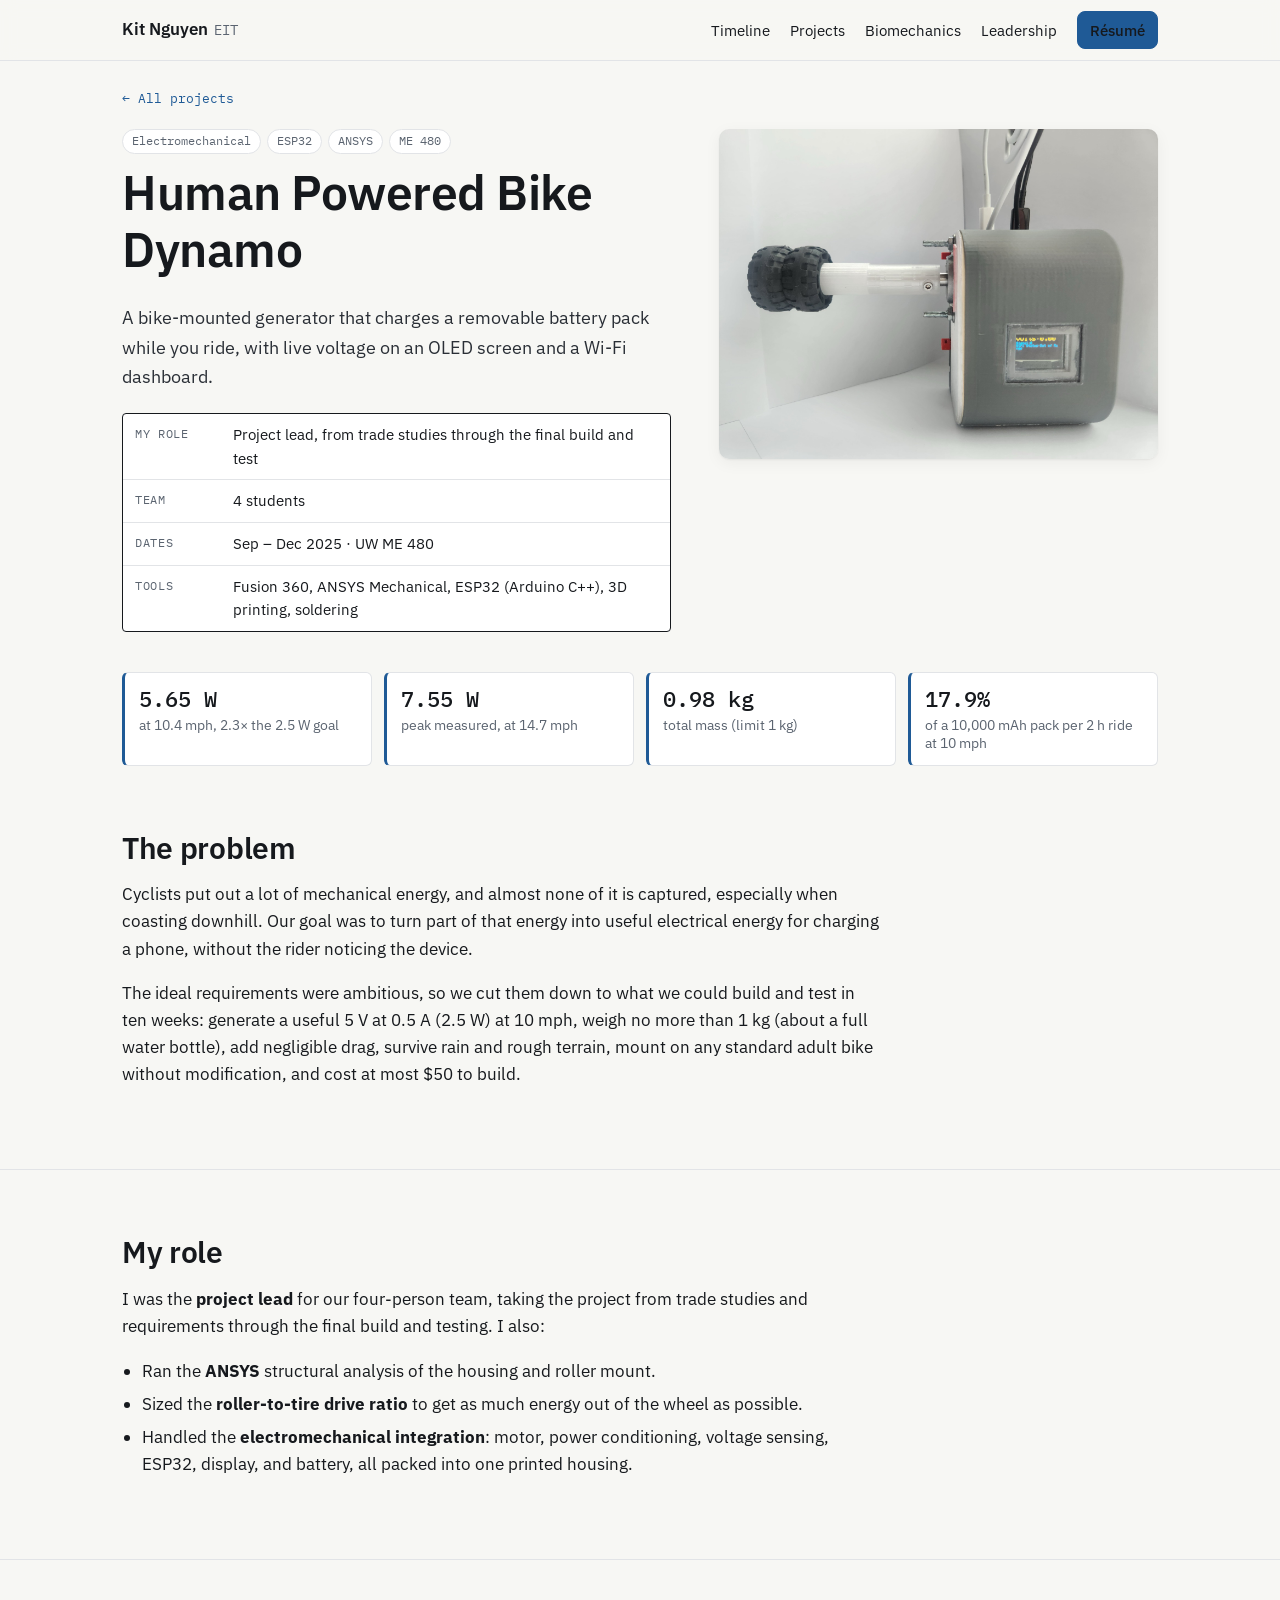
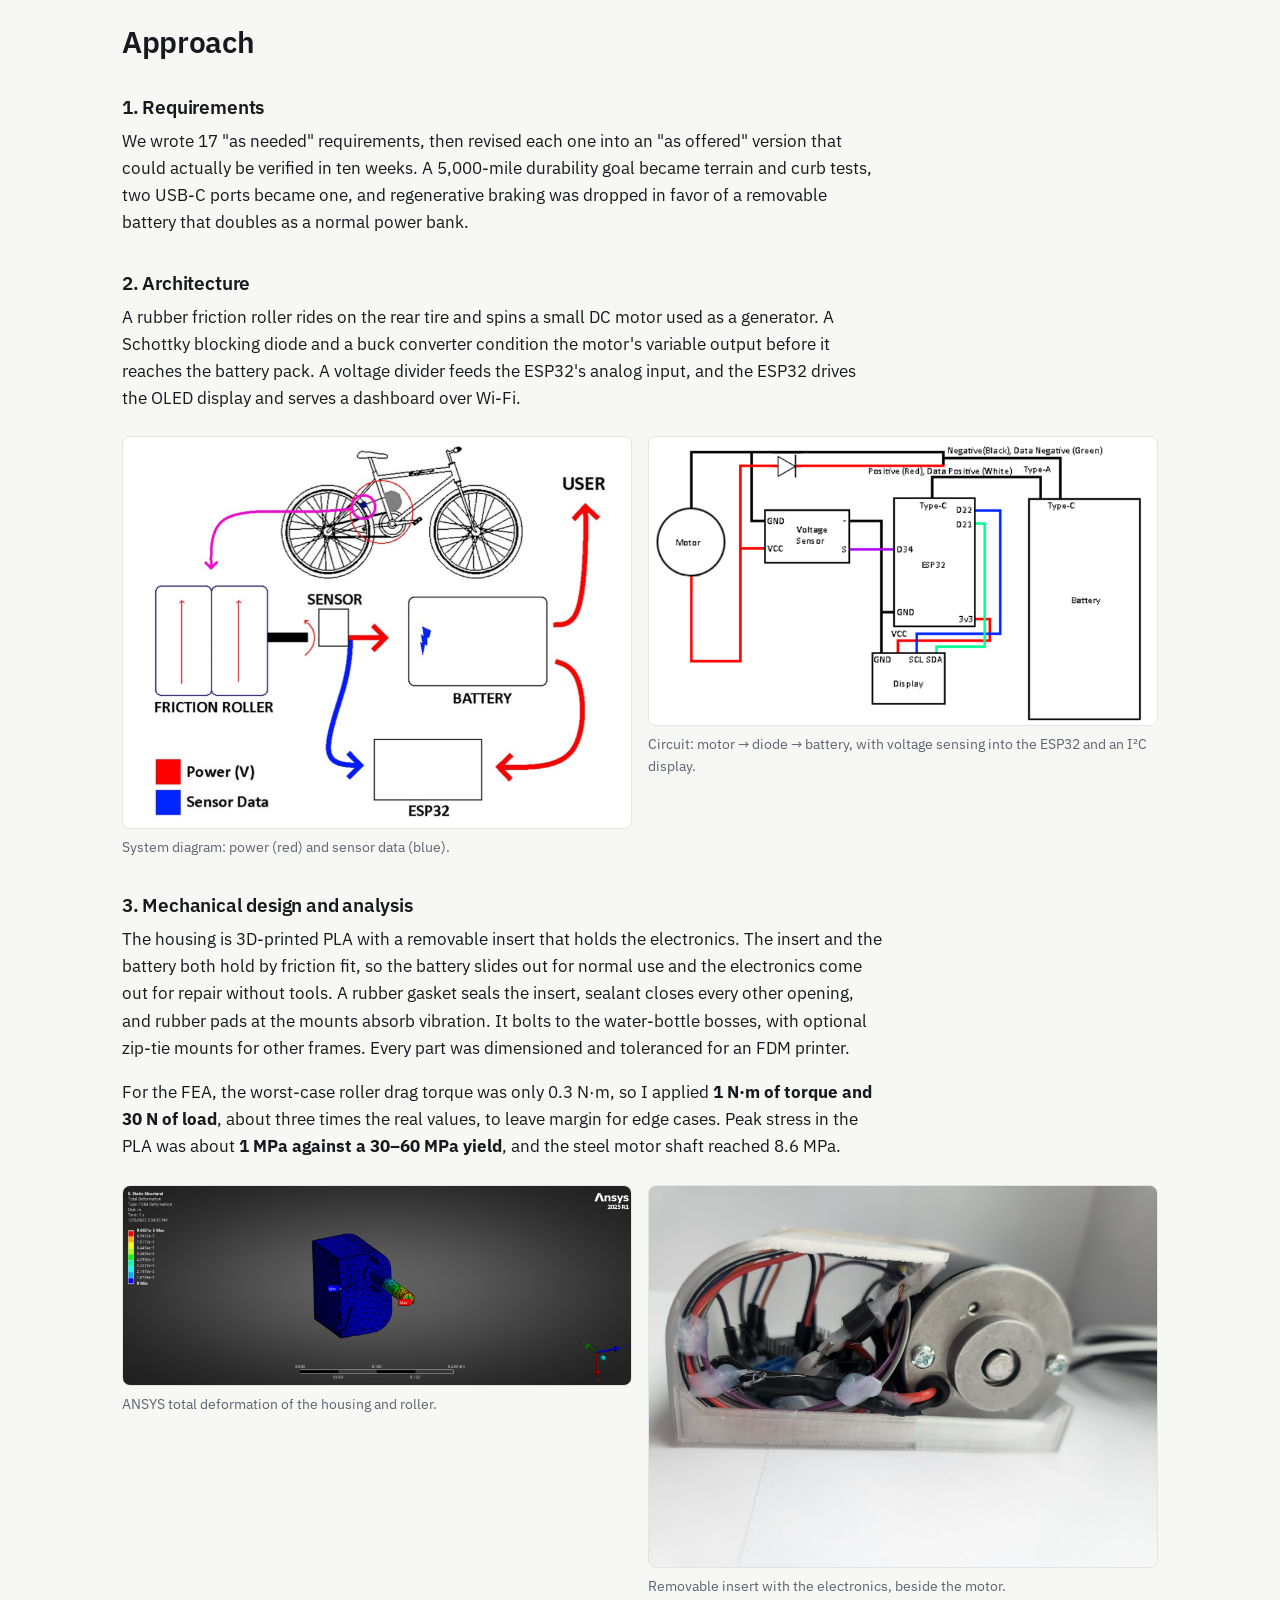
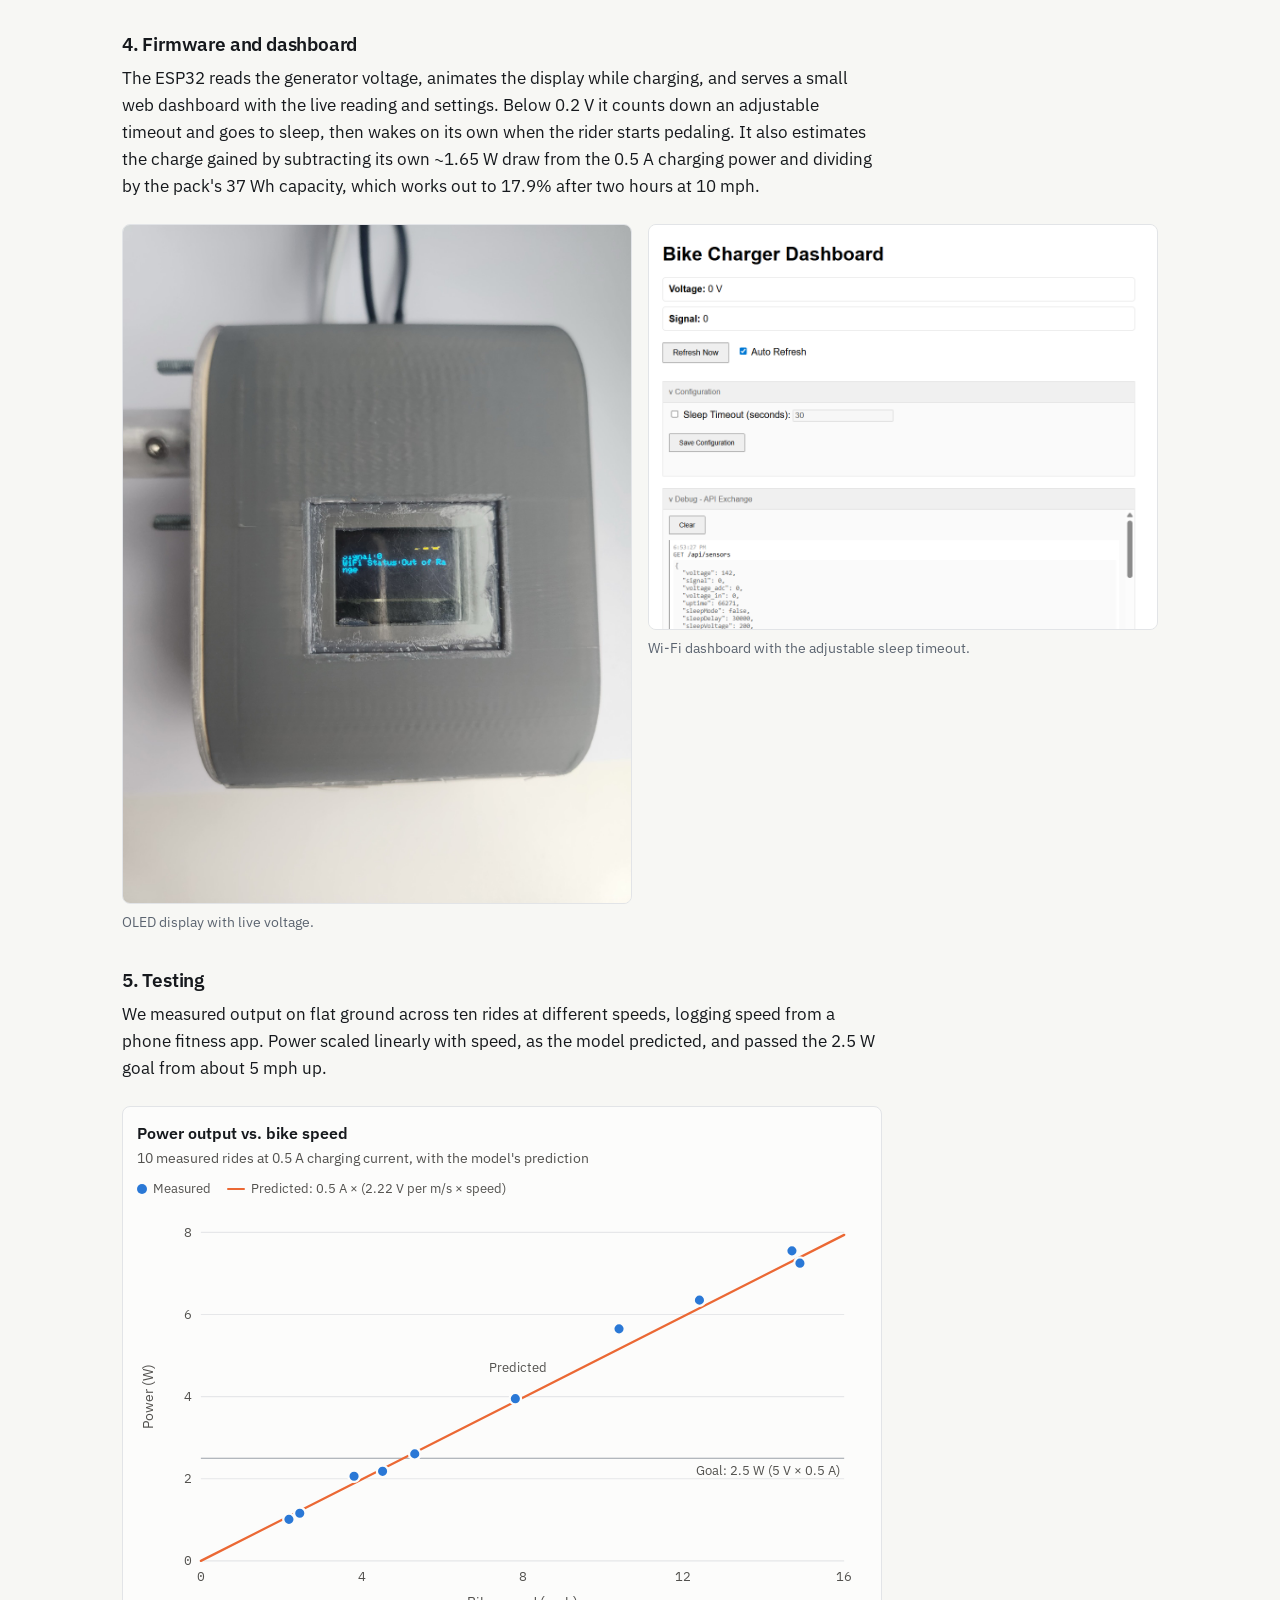
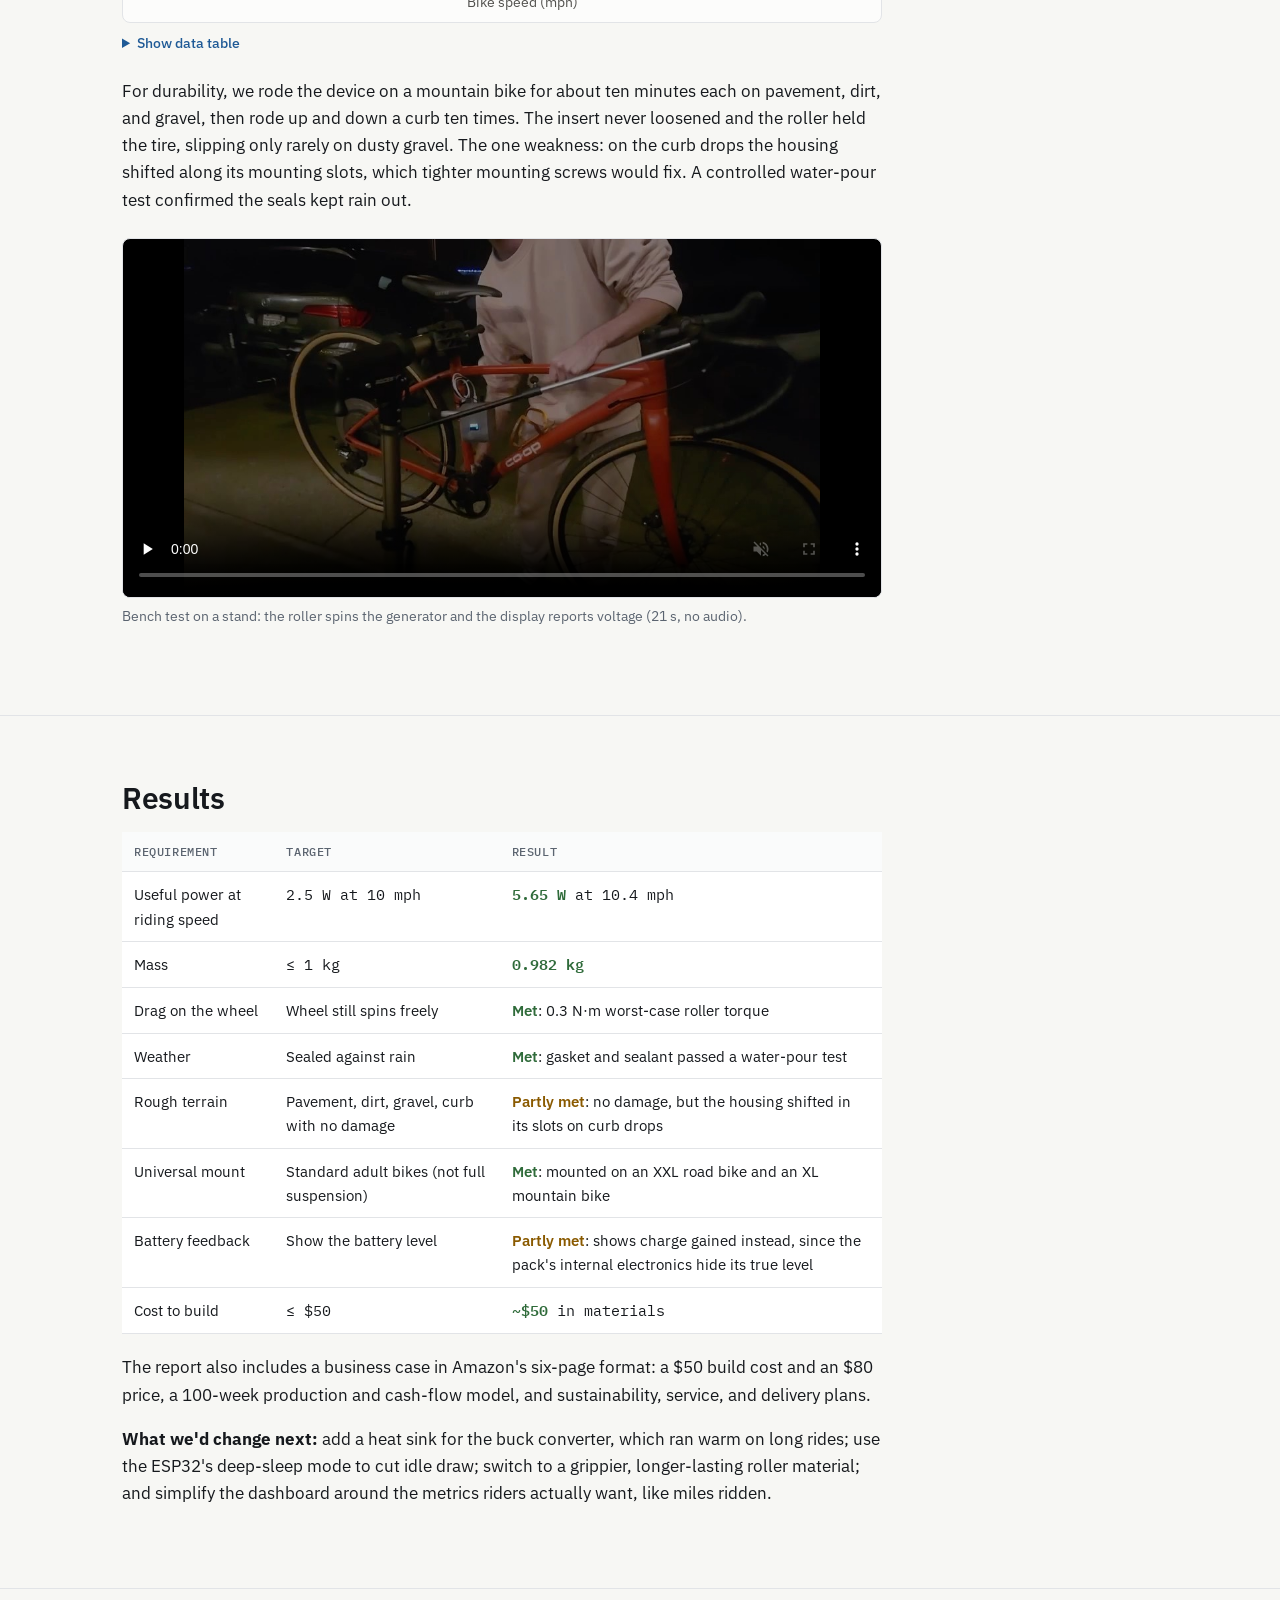
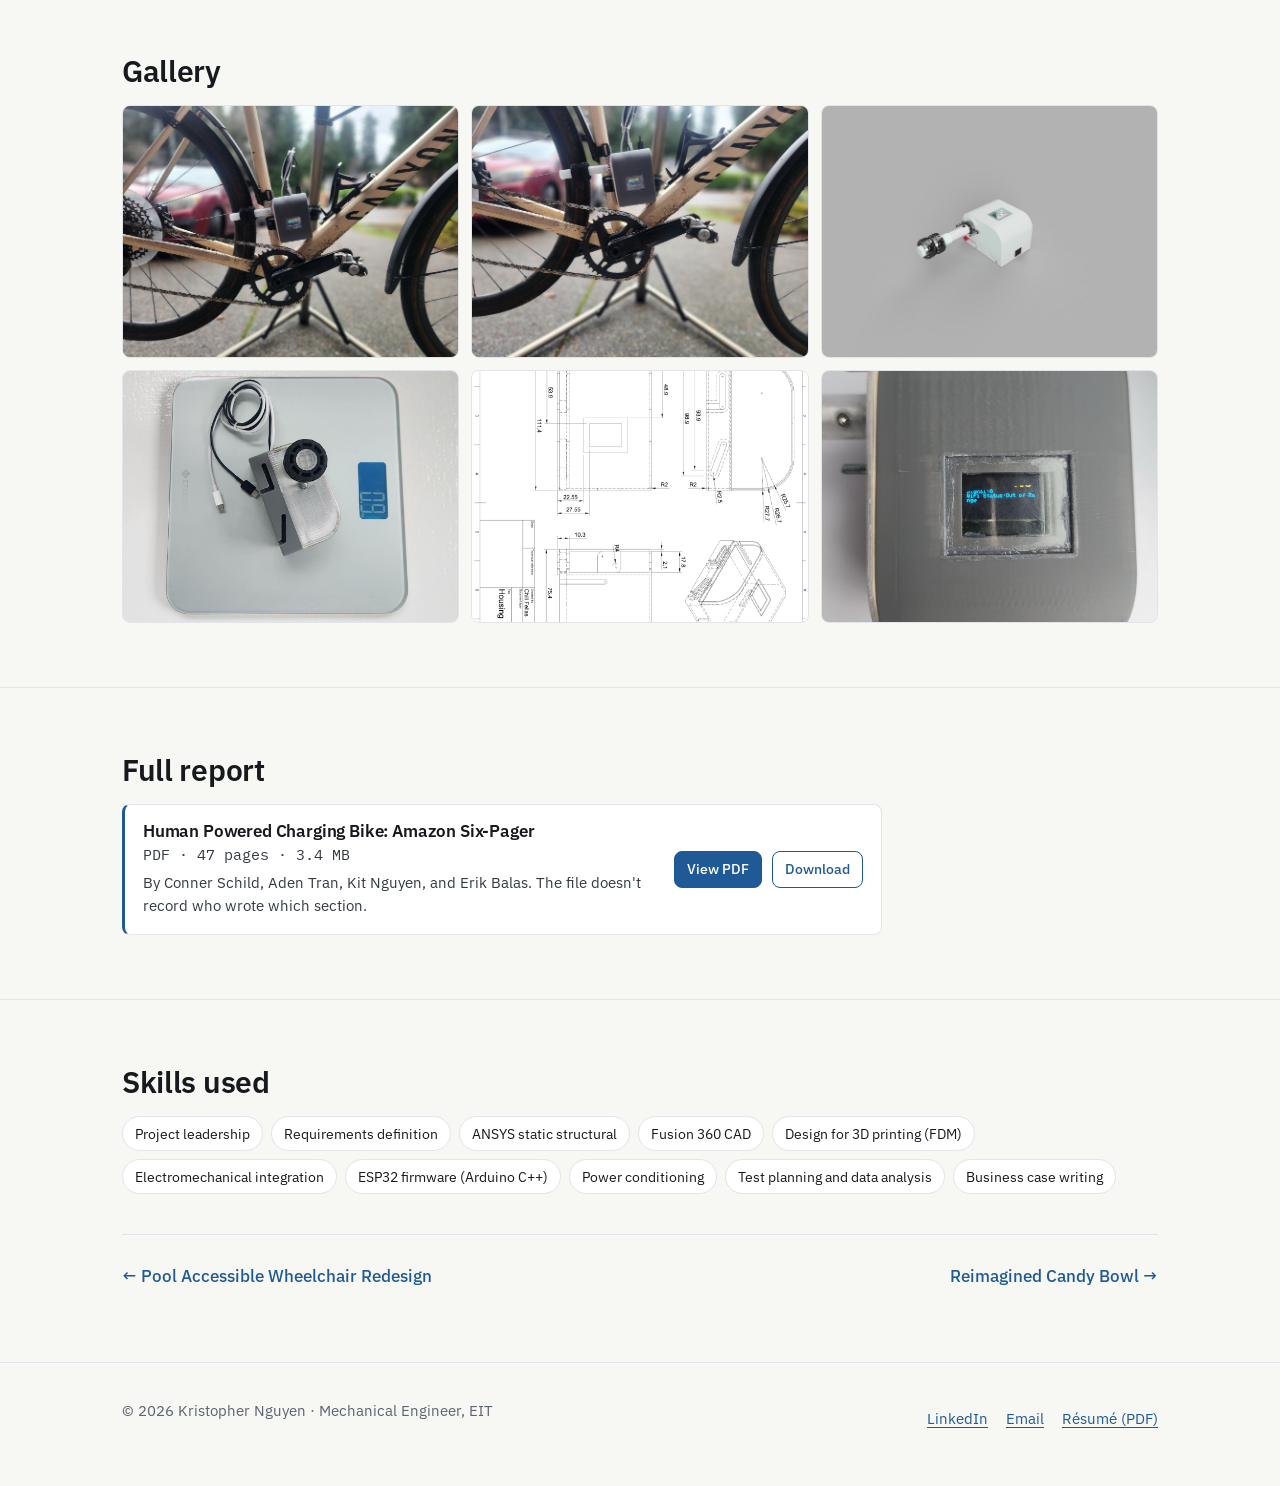
==== projects/bike-dynamo.html @ 705cecd6 "Add Bike Dynamo and Claw Machine pages, clips, and cleaned reports - Bike Dynamo and Claw Machine ca" ====
<!doctype html>
<html lang="en">
<head>
  <meta charset="utf-8">
  <meta name="viewport" content="width=device-width, initial-scale=1">
  <title>Human Powered Bike Dynamo | Kristopher Nguyen</title>
  <meta name="description" content="Project case study: a bike-mounted friction-roller generator that charges a removable battery pack, with an ESP32, OLED display, and Wi-Fi dashboard. Kit Nguyen led the 4-person team.">
  <link rel="icon" href="../favicon.svg" type="image/svg+xml">
  <link rel="preconnect" href="https://fonts.googleapis.com">
  <link rel="preconnect" href="https://fonts.gstatic.com" crossorigin>
  <link rel="stylesheet" href="https://fonts.googleapis.com/css2?family=IBM+Plex+Mono:wght@400;500&family=IBM+Plex+Sans:ital,wght@0,400;0,500;0,600;1,400&display=swap">
  <link rel="stylesheet" href="../css/style.css">
  <script src="../js/main.js" defer></script>
</head>
<body>
  <a class="skip-link" href="#main">Skip to content</a>

  <header class="site-header">
    <div class="wrap">
      <a class="brand" href="../index.html">Kit Nguyen<span>EIT</span></a>
      <nav class="site-nav" aria-label="Main">
        <a class="nav-link" href="../index.html#timeline">Timeline</a>
        <a class="nav-link" href="../index.html#projects">Projects</a>
        <a class="nav-link" href="../index.html#biomechanics">Biomechanics</a>
        <a class="nav-link" href="../index.html#leadership">Leadership</a>
        <a class="btn btn--small" href="../files/Kristopher-Nguyen-Resume.pdf">Résumé</a>
      </nav>
    </div>
  </header>

  <main id="main">
    <div class="wrap"><p class="crumb"><a href="../index.html#projects">← All projects</a></p></div>

    <!-- ============ Hero ============ -->
    <section class="proj-hero" aria-labelledby="page-title">
      <div class="wrap">
        <div>
          <ul class="tags"><li>Electromechanical</li><li>ESP32</li><li>ANSYS</li><li>ME 480</li></ul>
          <h1 id="page-title">Human Powered Bike Dynamo</h1>
          <p class="lede">A bike-mounted generator that charges a removable battery pack while you ride, with live voltage on an OLED screen and a Wi-Fi dashboard.</p>
          <dl class="spec">
            <div><dt>My role</dt><dd>Project lead, from trade studies through the final build and test</dd></div>
            <div><dt>Team</dt><dd>4 students</dd></div>
            <div><dt>Dates</dt><dd>Sep – Dec 2025 · UW ME 480</dd></div>
            <div><dt>Tools</dt><dd>Fusion 360, ANSYS Mechanical, ESP32 (Arduino C++), 3D printing, soldering</dd></div>
          </dl>
        </div>
        <a class="proj-hero-img zoom" href="../images/bike-dynamo/product-hero.jpg">
          <img src="../images/bike-dynamo/product-hero.jpg" width="1600" height="1200" alt="Gray 3D-printed dynamo housing with a rubber friction roller and a small OLED screen showing the output voltage">
        </a>
      </div>
    </section>

    <div class="wrap">
      <ul class="key-numbers" aria-label="Key results">
        <li><strong>5.65 W</strong>at 10.4 mph, 2.3× the 2.5 W goal</li>
        <li><strong>7.55 W</strong>peak measured, at 14.7 mph</li>
        <li><strong>0.98 kg</strong>total mass (limit 1 kg)</li>
        <li><strong>17.9%</strong>of a 10,000 mAh pack per 2 h ride at 10 mph</li>
      </ul>
    </div>

    <!-- ============ Problem ============ -->
    <section class="section" aria-labelledby="problem-title">
      <div class="wrap"><div class="prose">
        <h2 id="problem-title">The problem</h2>
        <p>Cyclists put out a lot of mechanical energy, and almost none of it is captured, especially when coasting downhill. Our goal was to turn part of that energy into useful electrical energy for charging a phone, without the rider noticing the device.</p>
        <p>The ideal requirements were ambitious, so we cut them down to what we could build and test in ten weeks: generate a useful 5 V at 0.5 A (2.5 W) at 10 mph, weigh no more than 1 kg (about a full water bottle), add negligible drag, survive rain and rough terrain, mount on any standard adult bike without modification, and cost at most $50 to build.</p>
      </div></div>
    </section>

    <!-- ============ My role ============ -->
    <section class="section" aria-labelledby="role-title">
      <div class="wrap"><div class="prose">
        <h2 id="role-title">My role</h2>
        <p>I was the <strong>project lead</strong> for our four-person team, taking the project from trade studies and requirements through the final build and testing. I also:</p>
        <ul>
          <li>Ran the <strong>ANSYS</strong> structural analysis of the housing and roller mount.</li>
          <li>Sized the <strong>roller-to-tire drive ratio</strong> to get as much energy out of the wheel as possible.</li>
          <li>Handled the <strong>electromechanical integration</strong>: motor, power conditioning, voltage sensing, ESP32, display, and battery, all packed into one printed housing.</li>
        </ul>
      </div></div>
    </section>

    <!-- ============ Approach ============ -->
    <section class="section" aria-labelledby="approach-title">
      <div class="wrap">
        <div class="prose">
          <h2 id="approach-title">Approach</h2>

          <h3>1. Requirements</h3>
          <p>We wrote 17 "as needed" requirements, then revised each one into an "as offered" version that could actually be verified in ten weeks. A 5,000-mile durability goal became terrain and curb tests, two USB-C ports became one, and regenerative braking was dropped in favor of a removable battery that doubles as a normal power bank.</p>

          <h3>2. Architecture</h3>
          <p>A rubber friction roller rides on the rear tire and spins a small DC motor used as a generator. A Schottky blocking diode and a buck converter condition the motor's variable output before it reaches the battery pack. A voltage divider feeds the ESP32's analog input, and the ESP32 drives the OLED display and serves a dashboard over Wi-Fi.</p>
        </div>
        <div class="fig-row fig-row--2">
          <figure>
            <a class="zoom" href="../images/bike-dynamo/system-diagram.png"><img src="../images/bike-dynamo/system-diagram.png" width="866" height="666" loading="lazy" alt="System diagram: friction roller on the bike wheel drives the generator; power flows to the battery and user, sensor data flows to the ESP32"></a>
            <figcaption>System diagram: power (red) and sensor data (blue).</figcaption>
          </figure>
          <figure>
            <a class="zoom" href="../images/bike-dynamo/circuit-diagram.png"><img src="../images/bike-dynamo/circuit-diagram.png" width="738" height="418" loading="lazy" alt="Circuit diagram: motor, diode, voltage sensor, ESP32, display, and battery"></a>
            <figcaption>Circuit: motor → diode → battery, with voltage sensing into the ESP32 and an I²C display.</figcaption>
          </figure>
        </div>

        <div class="prose">
          <h3>3. Mechanical design and analysis</h3>
          <p>The housing is 3D-printed PLA with a removable insert that holds the electronics. The insert and the battery both hold by friction fit, so the battery slides out for normal use and the electronics come out for repair without tools. A rubber gasket seals the insert, sealant closes every other opening, and rubber pads at the mounts absorb vibration. It bolts to the water-bottle bosses, with optional zip-tie mounts for other frames. Every part was dimensioned and toleranced for an FDM printer.</p>
          <p>For the FEA, the worst-case roller drag torque was only 0.3 N·m, so I applied <strong>1 N·m of torque and 30 N of load</strong>, about three times the real values, to leave margin for edge cases. Peak stress in the PLA was about <strong>1 MPa against a 30–60 MPa yield</strong>, and the steel motor shaft reached 8.6 MPa.</p>
        </div>
        <div class="fig-row fig-row--2">
          <figure>
            <a class="zoom" href="../images/bike-dynamo/fea-deformation.jpg"><img src="../images/bike-dynamo/fea-deformation.jpg" width="1600" height="628" loading="lazy" alt="ANSYS total deformation of the dynamo housing and roller under load"></a>
            <figcaption>ANSYS total deformation of the housing and roller.</figcaption>
          </figure>
          <figure>
            <a class="zoom" href="../images/bike-dynamo/insert-electronics.jpg"><img src="../images/bike-dynamo/insert-electronics.jpg" width="1600" height="1200" loading="lazy" alt="Removable insert opened to show the wiring, diode, and ESP32 beside the motor"></a>
            <figcaption>Removable insert with the electronics, beside the motor.</figcaption>
          </figure>
        </div>

        <div class="prose">
          <h3>4. Firmware and dashboard</h3>
          <p>The ESP32 reads the generator voltage, animates the display while charging, and serves a small web dashboard with the live reading and settings. Below 0.2 V it counts down an adjustable timeout and goes to sleep, then wakes on its own when the rider starts pedaling. It also estimates the charge gained by subtracting its own ~1.65 W draw from the 0.5 A charging power and dividing by the pack's 37 Wh capacity, which works out to 17.9% after two hours at 10 mph.</p>
        </div>
        <div class="fig-row fig-row--2">
          <figure>
            <a class="zoom" href="../images/bike-dynamo/display-closeup.jpg"><img src="../images/bike-dynamo/display-closeup.jpg" width="1200" height="1600" loading="lazy" alt="Close-up of the OLED display on the housing showing the measured voltage"></a>
            <figcaption>OLED display with live voltage.</figcaption>
          </figure>
          <figure>
            <a class="zoom" href="../images/bike-dynamo/web-dashboard.png"><img src="../images/bike-dynamo/web-dashboard.png" width="1076" height="854" loading="lazy" alt="Bike Charger Dashboard web page with voltage, signal, sleep timeout setting, and a debug panel"></a>
            <figcaption>Wi-Fi dashboard with the adjustable sleep timeout.</figcaption>
          </figure>
        </div>

        <div class="prose">
          <h3>5. Testing</h3>
          <p>We measured output on flat ground across ten rides at different speeds, logging speed from a phone fitness app. Power scaled linearly with speed, as the model predicted, and passed the 2.5 W goal from about 5 mph up.</p>
        </div>

        <figure class="chart prose" aria-labelledby="bike-chart-title">
          <p class="chart-title" id="bike-chart-title">Power output vs. bike speed</p>
          <p class="chart-sub" id="bike-chart-sub">10 measured rides at 0.5 A charging current, with the model's prediction</p>
          <ul class="chart-legend">
            <li><span class="key-dot"></span>Measured</li>
            <li><span class="key-line"></span>Predicted: 0.5 A × (2.22 V per m/s × speed)</li>
          </ul>
          <svg viewBox="0 0 640 360" role="img" aria-labelledby="bike-chart-title bike-chart-sub">
            <line class="grid" x1="56" x2="620" y1="312.0" y2="312.0"/><text class="axis-text" x="48" y="316.0" text-anchor="end">0</text>
            <line class="grid" x1="56" x2="620" y1="240.0" y2="240.0"/><text class="axis-text" x="48" y="244.0" text-anchor="end">2</text>
            <line class="grid" x1="56" x2="620" y1="168.0" y2="168.0"/><text class="axis-text" x="48" y="172.0" text-anchor="end">4</text>
            <line class="grid" x1="56" x2="620" y1="96.0" y2="96.0"/><text class="axis-text" x="48" y="100.0" text-anchor="end">6</text>
            <line class="grid" x1="56" x2="620" y1="24.0" y2="24.0"/><text class="axis-text" x="48" y="28.0" text-anchor="end">8</text>
            <text class="axis-text" x="56.0" y="330" text-anchor="middle">0</text>
            <text class="axis-text" x="197.0" y="330" text-anchor="middle">4</text>
            <text class="axis-text" x="338.0" y="330" text-anchor="middle">8</text>
            <text class="axis-text" x="479.0" y="330" text-anchor="middle">12</text>
            <text class="axis-text" x="620.0" y="330" text-anchor="middle">16</text>
            <text class="axis-title" x="338" y="352" text-anchor="middle">Bike speed (mph)</text>
            <text class="axis-title" x="14" y="168" text-anchor="middle" transform="rotate(-90 14 168)">Power (W)</text>
            <line class="ref-line" x1="56" x2="620" y1="222.0" y2="222.0"/><text class="ref-text" x="616" y="237.0" text-anchor="end">Goal: 2.5 W (5 V × 0.5 A)</text>
            <line class="model" x1="56.0" y1="312.0" x2="620.0" y2="26.2"/><text class="ref-text" x="359.1" y="146.4" text-anchor="end">Predicted</text>
            <g class="pt" tabindex="0" data-tip="2.19 mph · 2.02 V · 1.01 W"><circle class="hit" cx="133.2" cy="275.6" r="12"/><circle class="dot" cx="133.2" cy="275.6" r="5"/></g>
            <g class="pt" tabindex="0" data-tip="2.46 mph · 2.32 V · 1.16 W"><circle class="hit" cx="142.7" cy="270.2" r="12"/><circle class="dot" cx="142.7" cy="270.2" r="5"/></g>
            <g class="pt" tabindex="0" data-tip="3.81 mph · 4.12 V · 2.06 W"><circle class="hit" cx="190.3" cy="237.8" r="12"/><circle class="dot" cx="190.3" cy="237.8" r="5"/></g>
            <g class="pt" tabindex="0" data-tip="4.52 mph · 4.36 V · 2.18 W"><circle class="hit" cx="215.3" cy="233.5" r="12"/><circle class="dot" cx="215.3" cy="233.5" r="5"/></g>
            <g class="pt" tabindex="0" data-tip="5.32 mph · 5.21 V · 2.61 W"><circle class="hit" cx="243.5" cy="218.2" r="12"/><circle class="dot" cx="243.5" cy="218.2" r="5"/></g>
            <g class="pt" tabindex="0" data-tip="7.82 mph · 7.9 V · 3.95 W"><circle class="hit" cx="331.7" cy="169.8" r="12"/><circle class="dot" cx="331.7" cy="169.8" r="5"/></g>
            <g class="pt" tabindex="0" data-tip="10.4 mph · 11.3 V · 5.65 W"><circle class="hit" cx="422.6" cy="108.6" r="12"/><circle class="dot" cx="422.6" cy="108.6" r="5"/></g>
            <g class="pt" tabindex="0" data-tip="12.4 mph · 12.7 V · 6.35 W"><circle class="hit" cx="493.1" cy="83.4" r="12"/><circle class="dot" cx="493.1" cy="83.4" r="5"/></g>
            <g class="pt" tabindex="0" data-tip="14.7 mph · 15.1 V · 7.55 W"><circle class="hit" cx="574.2" cy="40.2" r="12"/><circle class="dot" cx="574.2" cy="40.2" r="5"/></g>
            <g class="pt" tabindex="0" data-tip="14.9 mph · 14.5 V · 7.25 W"><circle class="hit" cx="581.2" cy="51.0" r="12"/><circle class="dot" cx="581.2" cy="51.0" r="5"/></g>
          </svg>
        </figure>
        <details class="data-table prose">
          <summary>Show data table</summary>
          <div class="table-wrap">
            <table>
              <thead><tr><th scope="col">Speed (mph)</th><th scope="col">Voltage (V)</th><th scope="col">Power at 0.5 A (W)</th></tr></thead>
              <tbody>
                <tr><td class="num">2.19</td><td class="num">2.02</td><td class="num">1.01</td></tr>
                <tr><td class="num">2.46</td><td class="num">2.32</td><td class="num">1.16</td></tr>
                <tr><td class="num">3.81</td><td class="num">4.12</td><td class="num">2.06</td></tr>
                <tr><td class="num">4.52</td><td class="num">4.36</td><td class="num">2.18</td></tr>
                <tr><td class="num">5.32</td><td class="num">5.21</td><td class="num">2.61</td></tr>
                <tr><td class="num">7.82</td><td class="num">7.9</td><td class="num">3.95</td></tr>
                <tr><td class="num">10.4</td><td class="num">11.3</td><td class="num">5.65</td></tr>
                <tr><td class="num">12.4</td><td class="num">12.7</td><td class="num">6.35</td></tr>
                <tr><td class="num">14.7</td><td class="num">15.1</td><td class="num">7.55</td></tr>
                <tr><td class="num">14.9</td><td class="num">14.5</td><td class="num">7.25</td></tr>
              </tbody>
            </table>
          </div>
        </details>

        <div class="prose">
          <p>For durability, we rode the device on a mountain bike for about ten minutes each on pavement, dirt, and gravel, then rode up and down a curb ten times. The insert never loosened and the roller held the tire, slipping only rarely on dusty gravel. The one weakness: on the curb drops the housing shifted along its mounting slots, which tighter mounting screws would fix. A controlled water-pour test confirmed the seals kept rain out.</p>
        </div>
        <figure class="clip prose">
          <video controls muted loop playsinline preload="none" poster="../videos/bike-dynamo-bench.jpg" width="640" height="360">
            <source src="../videos/bike-dynamo-bench.mp4" type="video/mp4">
          </video>
          <figcaption>Bench test on a stand: the roller spins the generator and the display reports voltage (21 s, no audio).</figcaption>
        </figure>
      </div>
    </section>

    <!-- ============ Results ============ -->
    <section class="section" aria-labelledby="results-title">
      <div class="wrap"><div class="prose">
        <h2 id="results-title">Results</h2>
        <div class="table-wrap">
          <table>
            <thead><tr><th scope="col">Requirement</th><th scope="col">Target</th><th scope="col">Result</th></tr></thead>
            <tbody>
              <tr><td>Useful power at riding speed</td><td class="num">2.5 W at 10 mph</td><td class="num"><span class="pass">5.65 W</span> at 10.4 mph</td></tr>
              <tr><td>Mass</td><td class="num">≤ 1 kg</td><td class="num"><span class="pass">0.982 kg</span></td></tr>
              <tr><td>Drag on the wheel</td><td>Wheel still spins freely</td><td><span class="pass">Met</span>: 0.3 N·m worst-case roller torque</td></tr>
              <tr><td>Weather</td><td>Sealed against rain</td><td><span class="pass">Met</span>: gasket and sealant passed a water-pour test</td></tr>
              <tr><td>Rough terrain</td><td>Pavement, dirt, gravel, curb with no damage</td><td><span class="partial">Partly met</span>: no damage, but the housing shifted in its slots on curb drops</td></tr>
              <tr><td>Universal mount</td><td>Standard adult bikes (not full suspension)</td><td><span class="pass">Met</span>: mounted on an XXL road bike and an XL mountain bike</td></tr>
              <tr><td>Battery feedback</td><td>Show the battery level</td><td><span class="partial">Partly met</span>: shows charge gained instead, since the pack's internal electronics hide its true level</td></tr>
              <tr><td>Cost to build</td><td class="num">≤ $50</td><td class="num"><span class="pass">~$50</span> in materials</td></tr>
            </tbody>
          </table>
        </div>
        <p>The report also includes a business case in Amazon's six-page format: a $50 build cost and an $80 price, a 100-week production and cash-flow model, and sustainability, service, and delivery plans.</p>
        <p><strong>What we'd change next:</strong> add a heat sink for the buck converter, which ran warm on long rides; use the ESP32's deep-sleep mode to cut idle draw; switch to a grippier, longer-lasting roller material; and simplify the dashboard around the metrics riders actually want, like miles ridden.</p>
      </div></div>
    </section>

    <!-- ============ Gallery ============ -->
    <section class="section" aria-labelledby="gallery-title">
      <div class="wrap">
        <h2 id="gallery-title">Gallery</h2>
        <div class="gallery">
          <a class="zoom" href="../images/bike-dynamo/mounted-road-bike.jpg"><img src="../images/bike-dynamo/mounted-road-bike.jpg" width="1400" height="1050" loading="lazy" alt="The dynamo mounted on a road bike's frame beside the rear wheel"></a>
          <a class="zoom" href="../images/bike-dynamo/mounted-closeup.jpg"><img src="../images/bike-dynamo/mounted-closeup.jpg" width="1400" height="1050" loading="lazy" alt="Close-up of the mounted dynamo with the roller against the rear tire"></a>
          <a class="zoom" href="../images/bike-dynamo/render.jpg"><img src="../images/bike-dynamo/render.jpg" width="1400" height="1050" loading="lazy" alt="Render of the dynamo housing and roller"></a>
          <a class="zoom" href="../images/bike-dynamo/weigh-in.jpg"><img src="../images/bike-dynamo/weigh-in.jpg" width="1200" height="1600" loading="lazy" alt="The complete device on a kitchen scale"></a>
          <a class="zoom" href="../images/bike-dynamo/gdt-drawing.png"><img src="../images/bike-dynamo/gdt-drawing.png" width="1132" height="1600" loading="lazy" alt="Dimensioned GD&amp;T drawing of a printed dynamo part"></a>
          <a class="zoom" href="../images/bike-dynamo/display-closeup.jpg"><img src="../images/bike-dynamo/display-closeup.jpg" width="1200" height="1600" loading="lazy" alt="OLED display close-up"></a>
        </div>
      </div>
    </section>

    <!-- ============ Full report ============ -->
    <section class="section" id="report" aria-labelledby="report-title">
      <div class="wrap"><div class="prose">
        <h2 id="report-title">Full report</h2>
        <ul class="report-list">
          <li>
            <div>
              <h3>Human Powered Charging Bike: Amazon Six-Pager</h3>
              <p class="report-meta">PDF · 47 pages · 3.4 MB</p>
              <p>By Conner Schild, Aden Tran, Kit Nguyen, and Erik Balas. The file doesn't record who wrote which section.</p>
            </div>
            <div class="btn-row">
              <a class="btn btn--small" href="../files/reports/bike-dynamo-six-pager.pdf" target="_blank" rel="noopener">View PDF</a>
              <a class="btn btn--small btn--ghost" href="../files/reports/bike-dynamo-six-pager.pdf" download>Download</a>
            </div>
          </li>
        </ul>
      </div></div>
    </section>

    <!-- ============ Skills used ============ -->
    <section class="section" aria-labelledby="skills-title">
      <div class="wrap">
        <h2 id="skills-title">Skills used</h2>
        <ul class="skills-used">
          <li>Project leadership</li>
          <li>Requirements definition</li>
          <li>ANSYS static structural</li>
          <li>Fusion 360 CAD</li>
          <li>Design for 3D printing (FDM)</li>
          <li>Electromechanical integration</li>
          <li>ESP32 firmware (Arduino C++)</li>
          <li>Power conditioning</li>
          <li>Test planning and data analysis</li>
          <li>Business case writing</li>
        </ul>

        <nav class="pager" aria-label="Projects">
          <a href="pawr.html">← Pool Accessible Wheelchair Redesign</a>
          <a href="claw-machine.html">Reimagined Candy Bowl →</a>
        </nav>
      </div>
    </section>
  </main>

  <footer class="site-footer">
    <div class="wrap">
      <p>© 2026 Kristopher Nguyen · Mechanical Engineer, EIT</p>
      <nav aria-label="Contact">
        <a href="https://www.linkedin.com/in/kit-nguyen/" rel="noopener">LinkedIn</a>
        <a data-email-user="kit.n567" data-email-domain="gmail.com" hidden>Email</a>
        <a href="../files/Kristopher-Nguyen-Resume.pdf">Résumé (PDF)</a>
      </nav>
    </div>
  </footer>
</body>
</html>
---- css/style.css ----
/* ==========================================================================
   Kristopher Nguyen — portfolio styles
   Plain CSS, mobile-first. Design tokens live in :root; change them here.
   ========================================================================== */

:root {
  --bg: #f7f7f4;
  --surface: #ffffff;
  --ink: #16191d;
  --muted: #5b6470;
  --line: #e2e4e7;
  --accent: #1f5a96;        /* steel blue: links, markers, highlights */
  --accent-ink: #17467a;    /* accent on hover */
  --accent-soft: #e9f0f7;   /* tinted backgrounds for chips and callouts */
  --ok: #2f6b3a;

  --font-sans: "IBM Plex Sans", system-ui, -apple-system, "Segoe UI", Roboto, sans-serif;
  --font-mono: "IBM Plex Mono", ui-monospace, "SF Mono", Menlo, Consolas, monospace;

  --maxw: 1100px;
  --gutter: 16px;
  --radius: 10px;
  --shadow: 0 1px 2px rgba(22, 25, 29, 0.05), 0 4px 16px rgba(22, 25, 29, 0.05);
}

@media (min-width: 720px) {
  :root { --gutter: 32px; }
}

/* ---------- Base ---------- */

*, *::before, *::after { box-sizing: border-box; }

html { scroll-behavior: smooth; scroll-padding-top: 72px; -webkit-text-size-adjust: 100%; }

body {
  margin: 0;
  background: var(--bg);
  color: var(--ink);
  font-family: var(--font-sans);
  font-size: 17px;
  line-height: 1.6;
}

img { max-width: 100%; height: auto; display: block; }

a { color: var(--accent); text-decoration-thickness: 1px; text-underline-offset: 3px; }
a:hover { color: var(--accent-ink); }

:focus-visible { outline: 2px solid var(--accent); outline-offset: 3px; border-radius: 4px; }

h1, h2, h3, h4 { line-height: 1.2; margin: 0 0 0.5em; letter-spacing: -0.01em; }
h1 { font-size: clamp(2rem, 5vw, 3rem); font-weight: 600; }
h2 { font-size: clamp(1.5rem, 3vw, 1.9rem); font-weight: 600; }
h3 { font-size: 1.2rem; font-weight: 600; }
h4 { font-size: 1rem; font-weight: 600; }
p { margin: 0 0 1em; }
ul { margin: 0 0 1em; padding-left: 1.2em; }
li + li { margin-top: 0.35em; }

.mono { font-family: var(--font-mono); }

.skip-link {
  position: absolute; left: -9999px; top: 8px;
  background: var(--ink); color: #fff; padding: 8px 12px; border-radius: 6px; z-index: 100;
}
.skip-link:focus { left: 8px; }

.wrap { max-width: var(--maxw); margin: 0 auto; padding: 0 var(--gutter); }

@media (prefers-reduced-motion: reduce) {
  html { scroll-behavior: auto; }
  * { transition: none !important; }
}

/* ---------- Header ---------- */

.site-header {
  position: sticky; top: 0; z-index: 50;
  background: rgba(247, 247, 244, 0.92);
  backdrop-filter: saturate(1.4) blur(8px);
  -webkit-backdrop-filter: saturate(1.4) blur(8px);
  border-bottom: 1px solid var(--line);
}
.site-header .wrap { display: flex; align-items: center; justify-content: space-between; gap: 16px; height: 60px; }
.brand { font-weight: 600; color: var(--ink); text-decoration: none; white-space: nowrap; }
.brand span { font-family: var(--font-mono); font-weight: 400; color: var(--muted); font-size: 0.85em; margin-left: 6px; }
.site-nav { display: flex; align-items: center; gap: 20px; }
.site-nav a { color: var(--ink); text-decoration: none; font-size: 0.95rem; }
.site-nav a:hover { color: var(--accent); }
.site-nav .nav-link { display: none; }
@media (min-width: 820px) { .site-nav .nav-link { display: inline; } }

/* ---------- Buttons and chips ---------- */

.btn {
  display: inline-flex; align-items: center; gap: 8px;
  padding: 10px 16px; border-radius: 8px;
  font-size: 0.95rem; font-weight: 500; text-decoration: none;
  border: 1px solid var(--accent); background: var(--accent); color: #fff;
}
.btn:hover { background: var(--accent-ink); border-color: var(--accent-ink); color: #fff; }
.btn--ghost { background: transparent; color: var(--accent); }
.btn--ghost:hover { background: var(--accent-soft); color: var(--accent-ink); }
.btn--small { padding: 6px 12px; font-size: 0.875rem; }
.btn-row { display: flex; flex-wrap: wrap; gap: 10px; }

.eyebrow {
  font-family: var(--font-mono); font-size: 0.8rem; letter-spacing: 0.08em; text-transform: uppercase;
  color: var(--accent); margin: 0 0 12px;
}

.tags { display: flex; flex-wrap: wrap; gap: 6px; margin: 0 0 10px; padding: 0; list-style: none; }
.tags li { margin: 0; font-family: var(--font-mono); font-size: 0.72rem; color: var(--muted);
  border: 1px solid var(--line); border-radius: 999px; padding: 2px 9px; background: var(--surface); }
.tags li.tag--bio { color: var(--accent); border-color: #c9d9ea; background: var(--accent-soft); }

.metrics { display: flex; flex-wrap: wrap; gap: 8px; margin: 0 0 14px; padding: 0; list-style: none; }
.metrics li { margin: 0; background: var(--accent-soft); border-radius: 8px; padding: 6px 10px; font-size: 0.85rem; line-height: 1.3; }
.metrics strong { font-family: var(--font-mono); font-weight: 500; color: var(--accent-ink); display: block; font-size: 1rem; }

/* ---------- Sections ---------- */

.section { padding: 64px 0; }
.section + .section { border-top: 1px solid var(--line); }
.section-head { max-width: 720px; margin-bottom: 32px; }
.section-head p { color: var(--muted); margin: 0; }

/* ---------- Intro ---------- */

.intro { padding: 48px 0 56px; }
.intro .wrap { display: grid; gap: 32px; align-items: center; }
.intro-photo { max-width: 340px; }
.intro-photo img { border-radius: var(--radius); box-shadow: var(--shadow); aspect-ratio: 4 / 5; object-fit: cover; width: 100%; }
.intro h1 { margin-bottom: 0.3em; }
.pitch { font-size: 1.12rem; color: #2a2f36; max-width: 640px; }
.credentials { margin: 22px 0 0; padding: 16px 0 0; border-top: 1px solid var(--line); list-style: none;
  display: flex; flex-wrap: wrap; gap: 8px 22px; font-family: var(--font-mono); font-size: 0.8rem; color: var(--muted); }
.credentials li { margin: 0; }
@media (min-width: 820px) {
  .intro { padding: 72px 0; }
  .intro .wrap { grid-template-columns: 1.5fr 1fr; gap: 56px; }
  .intro-photo { justify-self: end; }
}

/* ---------- Timeline ---------- */

.timeline { list-style: none; margin: 0; padding: 0; position: relative; }
.timeline::before { content: ""; position: absolute; left: 7px; top: 6px; bottom: 6px; width: 2px; background: var(--line); }
.timeline > li { position: relative; margin: 0; padding: 0 0 26px 34px; }
.timeline > li::before {
  content: ""; position: absolute; left: 0; top: 6px; width: 16px; height: 16px; border-radius: 50%;
  background: var(--bg); border: 2px solid var(--accent);
}
.timeline > li.is-milestone::before { background: var(--accent); }
.tl-date { font-family: var(--font-mono); font-size: 0.8rem; color: var(--muted); display: block; margin-bottom: 2px; }
.tl-title { font-weight: 600; margin: 0; }
.tl-title a { color: var(--ink); text-decoration: none; border-bottom: 1px solid var(--accent); }
.tl-title a:hover { color: var(--accent); }
.tl-org { color: var(--muted); font-weight: 400; }
.tl-note { margin: 2px 0 0; color: #333a43; font-size: 0.95rem; max-width: 760px; }
.tl-kind { font-family: var(--font-mono); font-size: 0.7rem; text-transform: uppercase; letter-spacing: 0.06em;
  color: var(--accent); margin-left: 8px; }
@media (min-width: 820px) {
  .timeline::before { left: 197px; }
  .timeline > li { padding-left: 230px; }
  .timeline > li::before { left: 190px; }
  .tl-date { position: absolute; left: 0; top: 3px; width: 172px; text-align: right; white-space: nowrap; }
}

/* ---------- Cards ---------- */

.card-grid { display: grid; gap: 24px; }
@media (min-width: 720px) { .card-grid--2 { grid-template-columns: repeat(2, 1fr); } }
@media (min-width: 720px) { .card-grid--3 { grid-template-columns: repeat(2, 1fr); } }
@media (min-width: 1000px) { .card-grid--3 { grid-template-columns: repeat(3, 1fr); } }

.card {
  background: var(--surface); border: 1px solid var(--line); border-radius: var(--radius);
  overflow: hidden; display: flex; flex-direction: column; box-shadow: var(--shadow);
}
.card-media { aspect-ratio: 4 / 3; background: #eef0f2; overflow: hidden; }
.card-media img { width: 100%; height: 100%; object-fit: cover; }
.card-media--contain img { object-fit: contain; background: #fff; }
.card-body { padding: 20px; display: flex; flex-direction: column; flex: 1; }
.card-body h3 { margin-bottom: 6px; }
.card-body h3 a { color: var(--ink); text-decoration: none; }
.card-body h3 a:hover { color: var(--accent); }
.card-body p { color: #333a43; font-size: 0.95rem; }
.card-role { font-family: var(--font-mono); font-size: 0.78rem; color: var(--muted); margin: 0 0 12px; }
.card-foot { margin-top: auto; padding-top: 6px; font-size: 0.92rem; }
.card-foot a { font-weight: 500; text-decoration: none; }
.card-foot a:hover { text-decoration: underline; }
.pending { font-family: var(--font-mono); font-size: 0.78rem; color: var(--muted); }

/* A card whose whole surface is a link (featured projects with a page). */
.card--link { transition: transform 0.15s ease, box-shadow 0.15s ease; }
.card--link:hover { transform: translateY(-2px); box-shadow: 0 2px 4px rgba(22,25,29,.06), 0 10px 28px rgba(22,25,29,.09); }

/* Small image strip inside a card (e.g., Husky Robotics). */
.card-strip { display: grid; grid-template-columns: repeat(3, 1fr); gap: 1px; background: var(--line); }
.card-strip a { background: #fff; aspect-ratio: 1; display: block; }
.card-strip img { width: 100%; height: 100%; object-fit: contain; padding: 6px; }

/* Text-only card accent line. */
.card--text { border-top: 3px solid var(--accent); }
/* Placeholder cards stay compact instead of stretching to a taller neighbor's height. */
.card--placeholder { align-self: start; }

/* ---------- Skills ---------- */

.skills { display: grid; gap: 20px; }
@media (min-width: 720px) { .skills { grid-template-columns: repeat(2, 1fr); } }
@media (min-width: 1000px) { .skills { grid-template-columns: repeat(3, 1fr); } }
.skill-group { background: var(--surface); border: 1px solid var(--line); border-radius: var(--radius); padding: 18px 20px; }
.skill-group h3 { font-size: 1rem; margin-bottom: 8px; }
.skill-group p { margin: 0; color: #333a43; font-size: 0.95rem; }

/* ---------- Leadership ---------- */

.lead-feature { display: grid; gap: 0; }
@media (min-width: 900px) { .lead-feature { grid-template-columns: 1.1fr 1fr; } }
.lead-feature .card-media { aspect-ratio: 3 / 2; }
.lead-feature .card-body { padding: 24px; }
.lead-list { margin: 24px 0 0; padding: 0; list-style: none; display: grid; gap: 16px; }
@media (min-width: 720px) { .lead-list { grid-template-columns: repeat(2, 1fr); } }
.lead-list li { margin: 0; background: var(--surface); border: 1px solid var(--line); border-radius: var(--radius); padding: 18px 20px; }
.lead-list h3 { font-size: 1rem; margin-bottom: 2px; }
.lead-list p { margin: 0; font-size: 0.95rem; color: #333a43; }
.also { margin-top: 20px; color: var(--muted); font-size: 0.92rem; }

/* YouTube slot: stays hidden (via the hidden attribute) until a link is set. */
.video-slot { margin-top: 18px; }
.video-slot[hidden] { display: none; }
.video-frame { position: relative; aspect-ratio: 16 / 9; border-radius: 8px; overflow: hidden; background: #000; }
.video-frame iframe, .video-frame img { position: absolute; inset: 0; width: 100%; height: 100%; border: 0; object-fit: cover; }
.video-play {
  position: absolute; inset: 0; width: 100%; height: 100%; border: 0; cursor: pointer; padding: 0;
  background: transparent; display: grid; place-items: center;
}
.video-play::after {
  content: ""; width: 68px; height: 48px; border-radius: 12px; background: rgba(0,0,0,.72)
    url("data:image/svg+xml,%3Csvg xmlns='http://www.w3.org/2000/svg' viewBox='0 0 24 24'%3E%3Cpath fill='white' d='M8 5v14l11-7z'/%3E%3C/svg%3E") center / 28px no-repeat;
}
.video-play:hover::after { background-color: #c4302b; }
.video-caption { font-size: 0.85rem; color: var(--muted); margin: 8px 0 0; }

/* ---------- Footer ---------- */

.site-footer { border-top: 1px solid var(--line); padding: 36px 0 48px; color: var(--muted); font-size: 0.92rem; }
.site-footer .wrap { display: flex; flex-wrap: wrap; justify-content: space-between; gap: 16px; align-items: center; }
.site-footer nav { display: flex; gap: 18px; flex-wrap: wrap; }

/* ==========================================================================
   Project pages
   ========================================================================== */

.crumb { font-family: var(--font-mono); font-size: 0.8rem; margin: 28px 0 0; }
.crumb a { text-decoration: none; }

.proj-hero { padding: 20px 0 40px; }
.proj-hero .wrap { display: grid; gap: 28px; }
.proj-hero .lede { font-size: 1.15rem; color: #2a2f36; max-width: 720px; }
.proj-hero-img img { border-radius: var(--radius); box-shadow: var(--shadow); width: 100%; aspect-ratio: 4 / 3; object-fit: cover; }
@media (min-width: 900px) {
  .proj-hero .wrap { grid-template-columns: 1.25fr 1fr; align-items: start; gap: 48px; }
}

/* Spec box, styled after a drawing title block. */
.spec {
  margin: 22px 0 0; border: 1px solid var(--ink); border-radius: 4px; background: var(--surface);
  display: grid; grid-template-columns: 1fr; font-size: 0.92rem;
}
.spec div { padding: 9px 12px; border-top: 1px solid var(--line); display: grid; grid-template-columns: 88px 1fr; gap: 10px; }
.spec div:first-child { border-top: 0; }
.spec dt { font-family: var(--font-mono); font-size: 0.72rem; text-transform: uppercase; letter-spacing: 0.06em; color: var(--muted); padding-top: 2px; }
.spec dd { margin: 0; }

.key-numbers { display: grid; grid-template-columns: repeat(2, 1fr); gap: 12px; margin: 0; padding: 0; list-style: none; }
@media (min-width: 900px) { .key-numbers { grid-template-columns: repeat(4, 1fr); } }
.key-numbers li { margin: 0; background: var(--surface); border: 1px solid var(--line); border-left: 3px solid var(--accent);
  border-radius: 6px; padding: 12px 14px; font-size: 0.85rem; color: var(--muted); line-height: 1.35; }
.key-numbers strong { display: block; font-family: var(--font-mono); font-weight: 500; font-size: 1.35rem; color: var(--ink); margin-bottom: 2px; }

.prose { max-width: 760px; }
.prose h2 { margin-top: 0; }
.prose h3 { margin-top: 1.8em; }
.prose-wide { max-width: none; }

.callout { background: var(--accent-soft); border-radius: 8px; padding: 14px 18px; margin: 0 0 1.2em; font-size: 0.97rem; }
.callout strong { color: var(--accent-ink); }

figure { margin: 24px 0; }
figure img { border-radius: 8px; border: 1px solid var(--line); background: #fff; }
figcaption { font-size: 0.85rem; color: var(--muted); margin-top: 8px; }
.fig-row { display: grid; gap: 16px; margin: 24px 0; }
.fig-row figure { margin: 0; }
@media (min-width: 720px) {
  .fig-row--2 { grid-template-columns: repeat(2, 1fr); }
  .fig-row--3 { grid-template-columns: repeat(3, 1fr); }
}
.fig-row--portrait img { aspect-ratio: 3 / 4; object-fit: cover; width: 100%; }
.zoom { display: block; cursor: zoom-in; }

.table-wrap { overflow-x: auto; margin: 0 0 1.2em; }
table { border-collapse: collapse; width: 100%; font-size: 0.95rem; background: var(--surface); }
th, td { text-align: left; padding: 10px 12px; border-bottom: 1px solid var(--line); vertical-align: top; }
th { font-family: var(--font-mono); font-size: 0.75rem; text-transform: uppercase; letter-spacing: 0.05em; color: var(--muted); font-weight: 500; background: #fafbfb; }
td.num { font-family: var(--font-mono); white-space: nowrap; }
.pass { color: var(--ok); font-weight: 600; }

.skills-used { display: flex; flex-wrap: wrap; gap: 8px; margin: 0; padding: 0; list-style: none; }
.skills-used li { margin: 0; border: 1px solid var(--line); background: var(--surface); border-radius: 999px; padding: 5px 12px; font-size: 0.9rem; }

.gallery { display: grid; gap: 12px; grid-template-columns: repeat(2, 1fr); }
@media (min-width: 900px) { .gallery { grid-template-columns: repeat(3, 1fr); } }
.gallery img { width: 100%; aspect-ratio: 4 / 3; object-fit: cover; border-radius: 8px; border: 1px solid var(--line); background: #fff; }

.pager { display: flex; justify-content: space-between; gap: 16px; flex-wrap: wrap; padding: 28px 0 8px; border-top: 1px solid var(--line); margin-top: 40px; }
.pager a, .pager span { font-weight: 500; text-decoration: none; }

/* ---------- Lightbox ---------- */

.lightbox { border: 0; padding: 0; background: transparent; max-width: 94vw; max-height: 92vh; }
.lightbox::backdrop { background: rgba(10, 12, 15, 0.86); }
.lightbox img { max-width: 94vw; max-height: 84vh; width: auto; height: auto; border-radius: 6px; background: #fff; margin: 0 auto; }
.lightbox p { color: #e8eaed; text-align: center; font-size: 0.9rem; margin: 10px 0 0; }
.lightbox-close {
  position: fixed; top: 14px; right: 16px; width: 40px; height: 40px; border-radius: 50%;
  border: 0; background: rgba(255,255,255,.14); color: #fff; font-size: 22px; line-height: 1; cursor: pointer;
}
.lightbox-close:hover { background: rgba(255,255,255,.26); }

/* ---------- Result status (text + color, never color alone) ---------- */
.partial { color: #8a5a00; font-weight: 600; }
.short { color: #a1332f; font-weight: 600; }

/* ---------- Full report ---------- */
.report-list { display: grid; gap: 16px; margin: 0; padding: 0; list-style: none; }
.report-list > li {
  margin: 0; background: var(--surface); border: 1px solid var(--line); border-left: 3px solid var(--accent);
  border-radius: 8px; padding: 16px 18px; display: grid; gap: 12px;
}
@media (min-width: 720px) { .report-list > li { grid-template-columns: 1fr auto; align-items: center; } }
.report-list h3 { font-size: 1.05rem; margin: 0 0 2px; }
.report-meta { font-family: var(--font-mono); font-size: 0.78rem; color: var(--muted); margin: 0 0 6px; }
.report-list p { margin: 0; font-size: 0.93rem; color: #333a43; }
.report-list p + p { margin-top: 4px; }

/* ---------- Video clip ---------- */
.clip { margin: 24px 0; }
.clip video { width: 100%; border-radius: 8px; border: 1px solid var(--line); background: #000; display: block; }

/* ---------- Chart (series tokens validated with the dataviz palette checker) ---------- */
.chart { --series-1: #2a78d6; --series-2: #eb6834; --grid: #e6e7e9; --text-2: #52514e;
  position: relative; background: #fcfcfb; border: 1px solid var(--line); border-radius: 8px; padding: 14px 14px 6px; margin: 24px 0 8px; }
.chart svg { width: 100%; height: auto; display: block; overflow: visible; }
.chart-title { font-weight: 600; font-size: 0.98rem; margin: 0 0 2px; }
.chart-sub { font-size: 0.85rem; color: var(--text-2); margin: 0 0 8px; }
.chart-legend { display: flex; flex-wrap: wrap; gap: 16px; margin: 0 0 6px; padding: 0; list-style: none; font-size: 0.82rem; color: var(--text-2); }
.chart-legend li { margin: 0; display: inline-flex; align-items: center; gap: 6px; }
.key-dot { width: 10px; height: 10px; border-radius: 50%; background: var(--series-1); }
.key-line { width: 18px; height: 2px; border-radius: 1px; background: var(--series-2); }
.chart .grid { stroke: var(--grid); stroke-width: 1; }
.chart .axis-text { fill: var(--text-2); font-family: var(--font-mono); font-size: 11px; }
.chart .axis-title { fill: var(--text-2); font-size: 12px; }
.chart .ref-line { stroke: #9aa0a8; stroke-width: 1; }
.chart .ref-text { fill: var(--text-2); font-size: 11px; }
.chart .model { stroke: var(--series-2); stroke-width: 2; stroke-linecap: round; fill: none; }
.chart .pt .dot { fill: var(--series-1); stroke: #fcfcfb; stroke-width: 2; }
.chart .pt .hit { fill: transparent; }
.chart .pt:hover .dot, .chart .pt:focus .dot { r: 6.5; }
.chart .pt:focus { outline: none; }
.chart .pt:focus-visible .dot { stroke: var(--ink); }
.chart-tip {
  position: absolute; pointer-events: none; transform: translate(-50%, calc(-100% - 12px));
  background: var(--ink); color: #fff; font-size: 0.8rem; line-height: 1.35; padding: 6px 9px; border-radius: 6px; white-space: nowrap;
}
.chart-tip[hidden] { display: none; }
details.data-table { margin: 0 0 24px; font-size: 0.9rem; }
details.data-table summary { cursor: pointer; color: var(--accent); font-weight: 500; }
details.data-table .table-wrap { margin-top: 10px; }
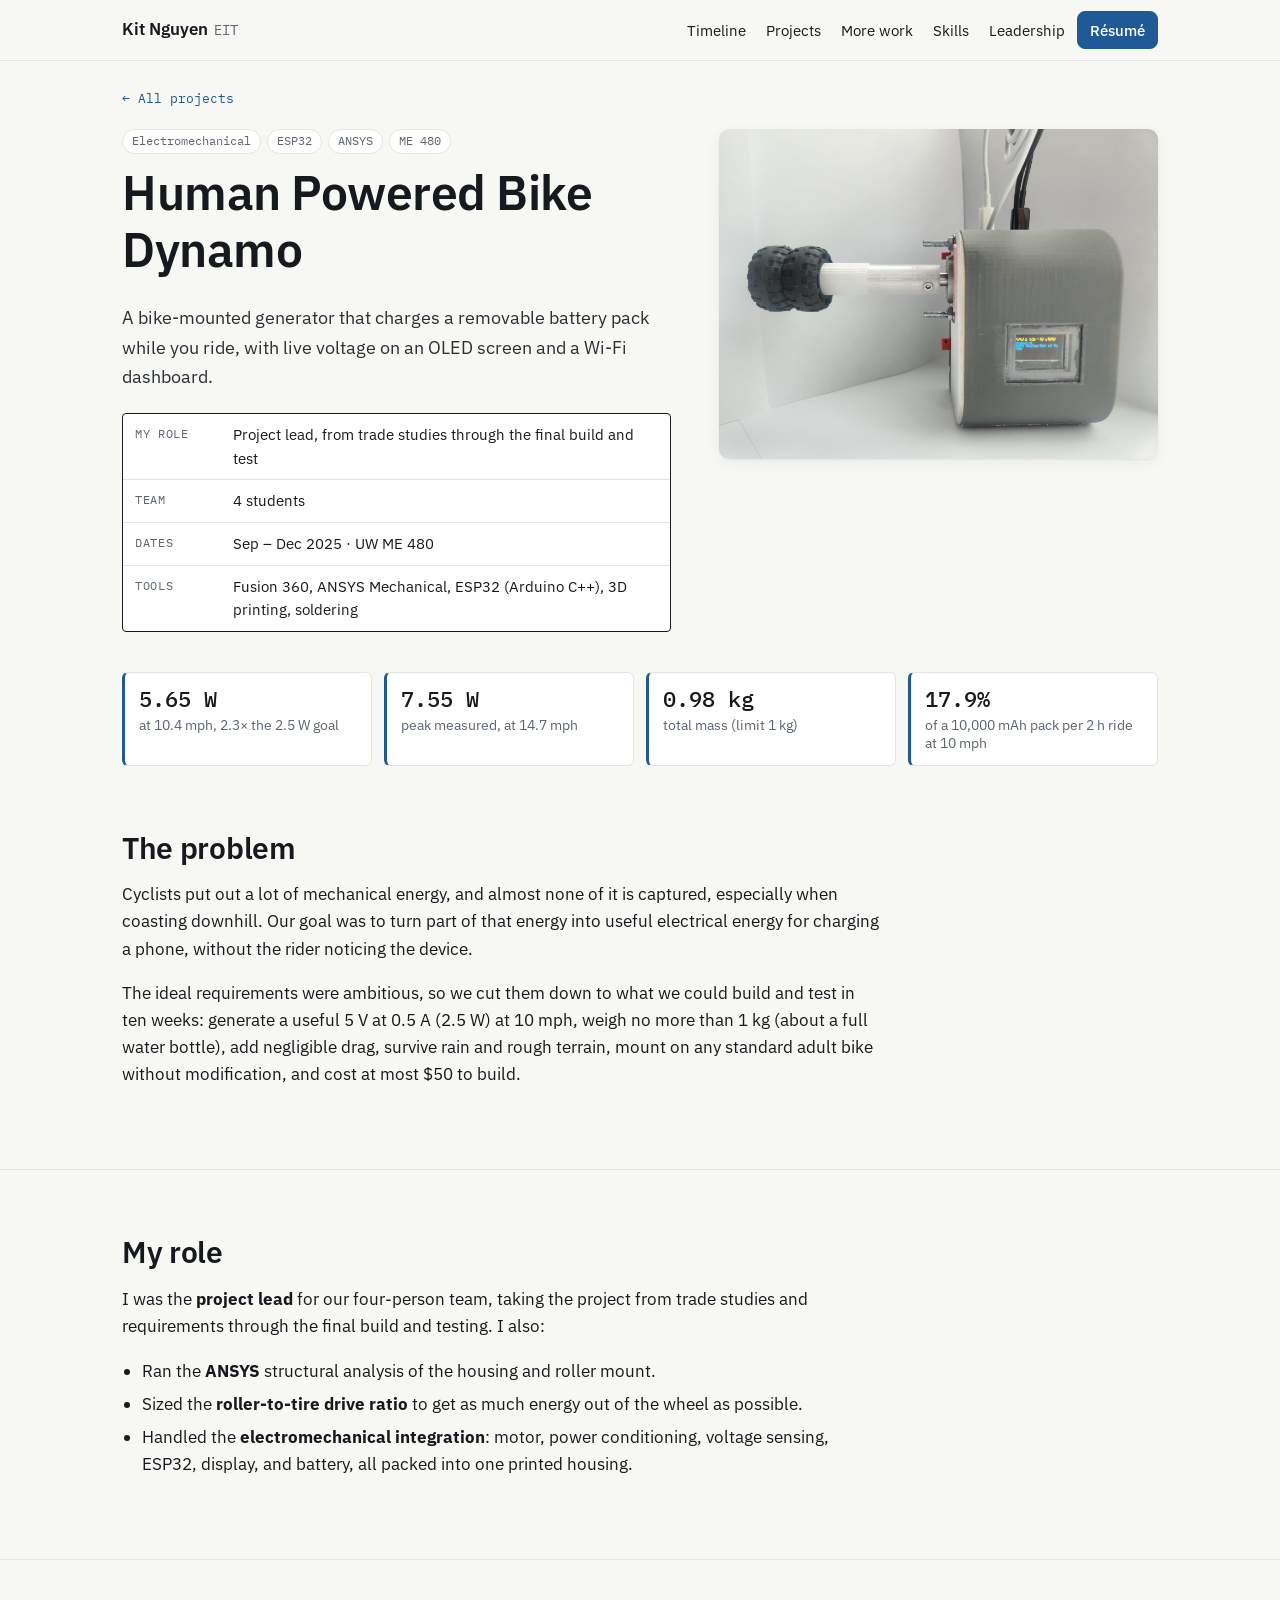
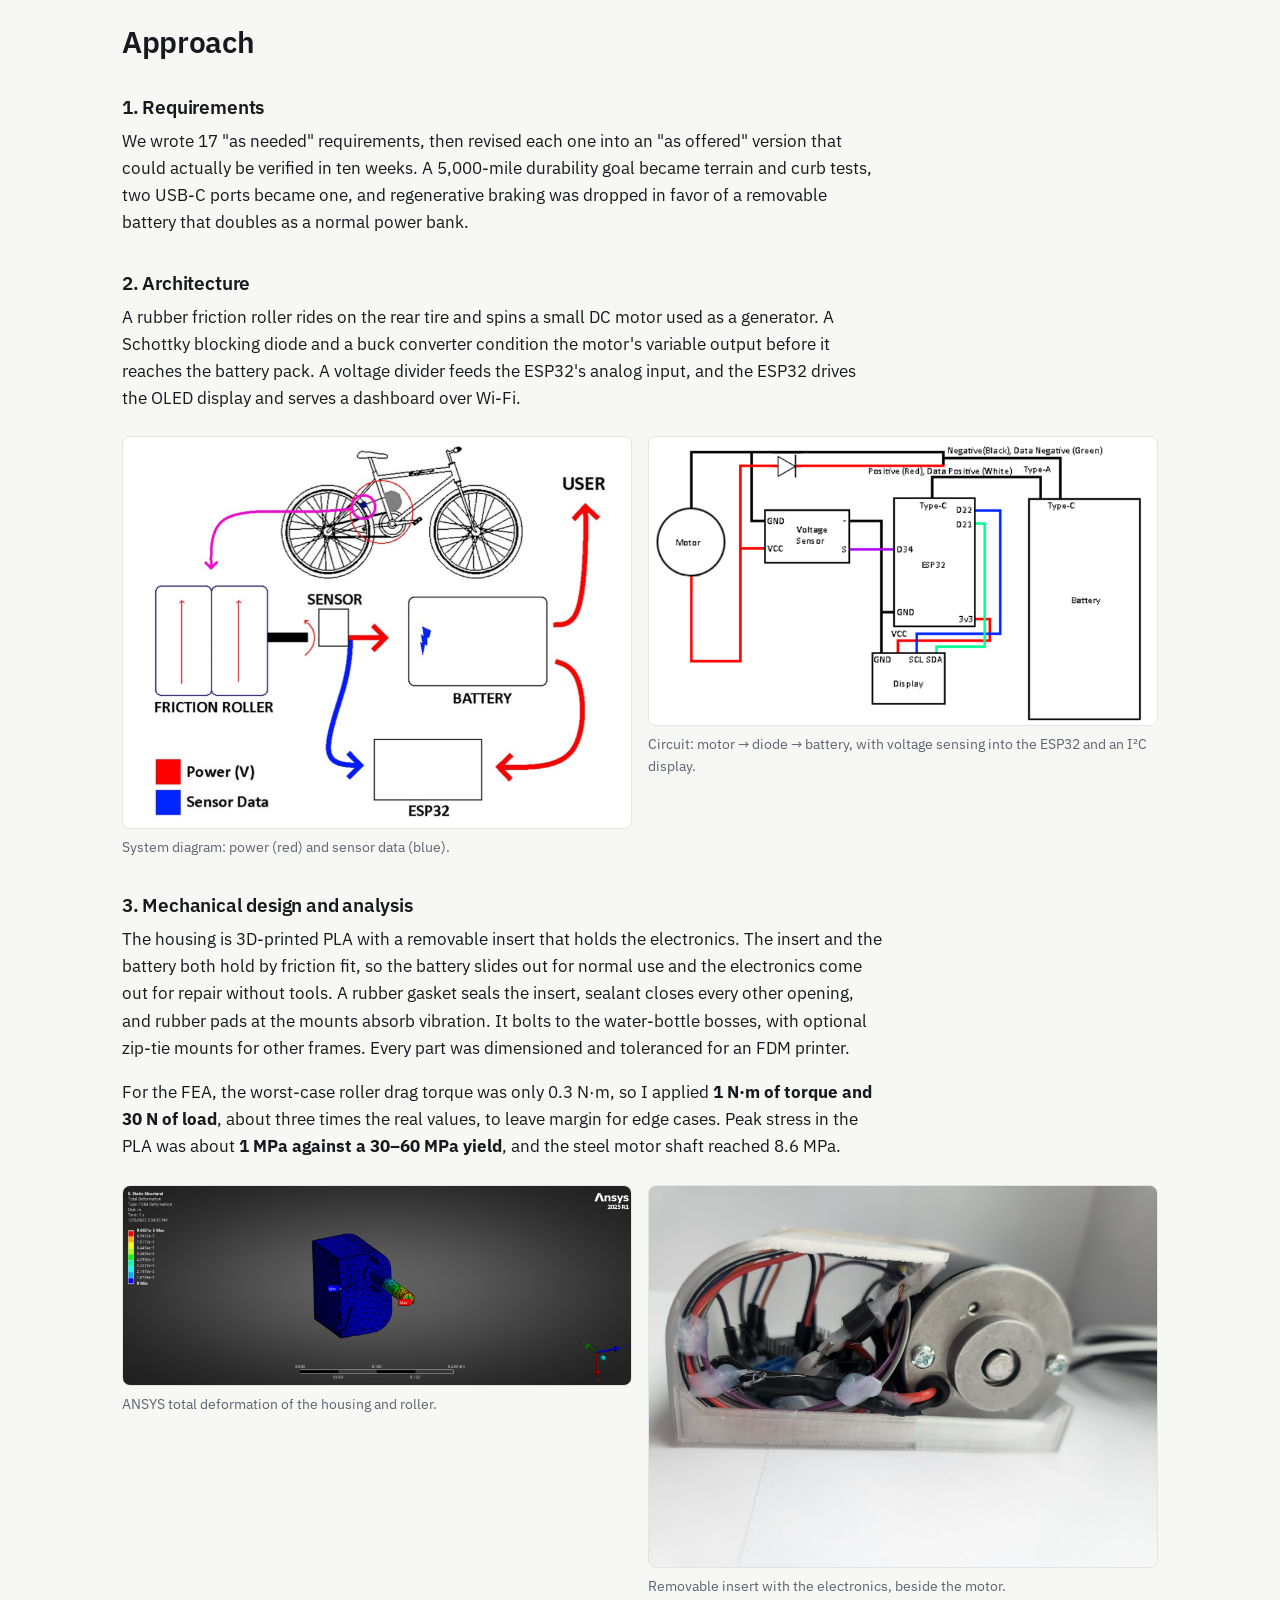
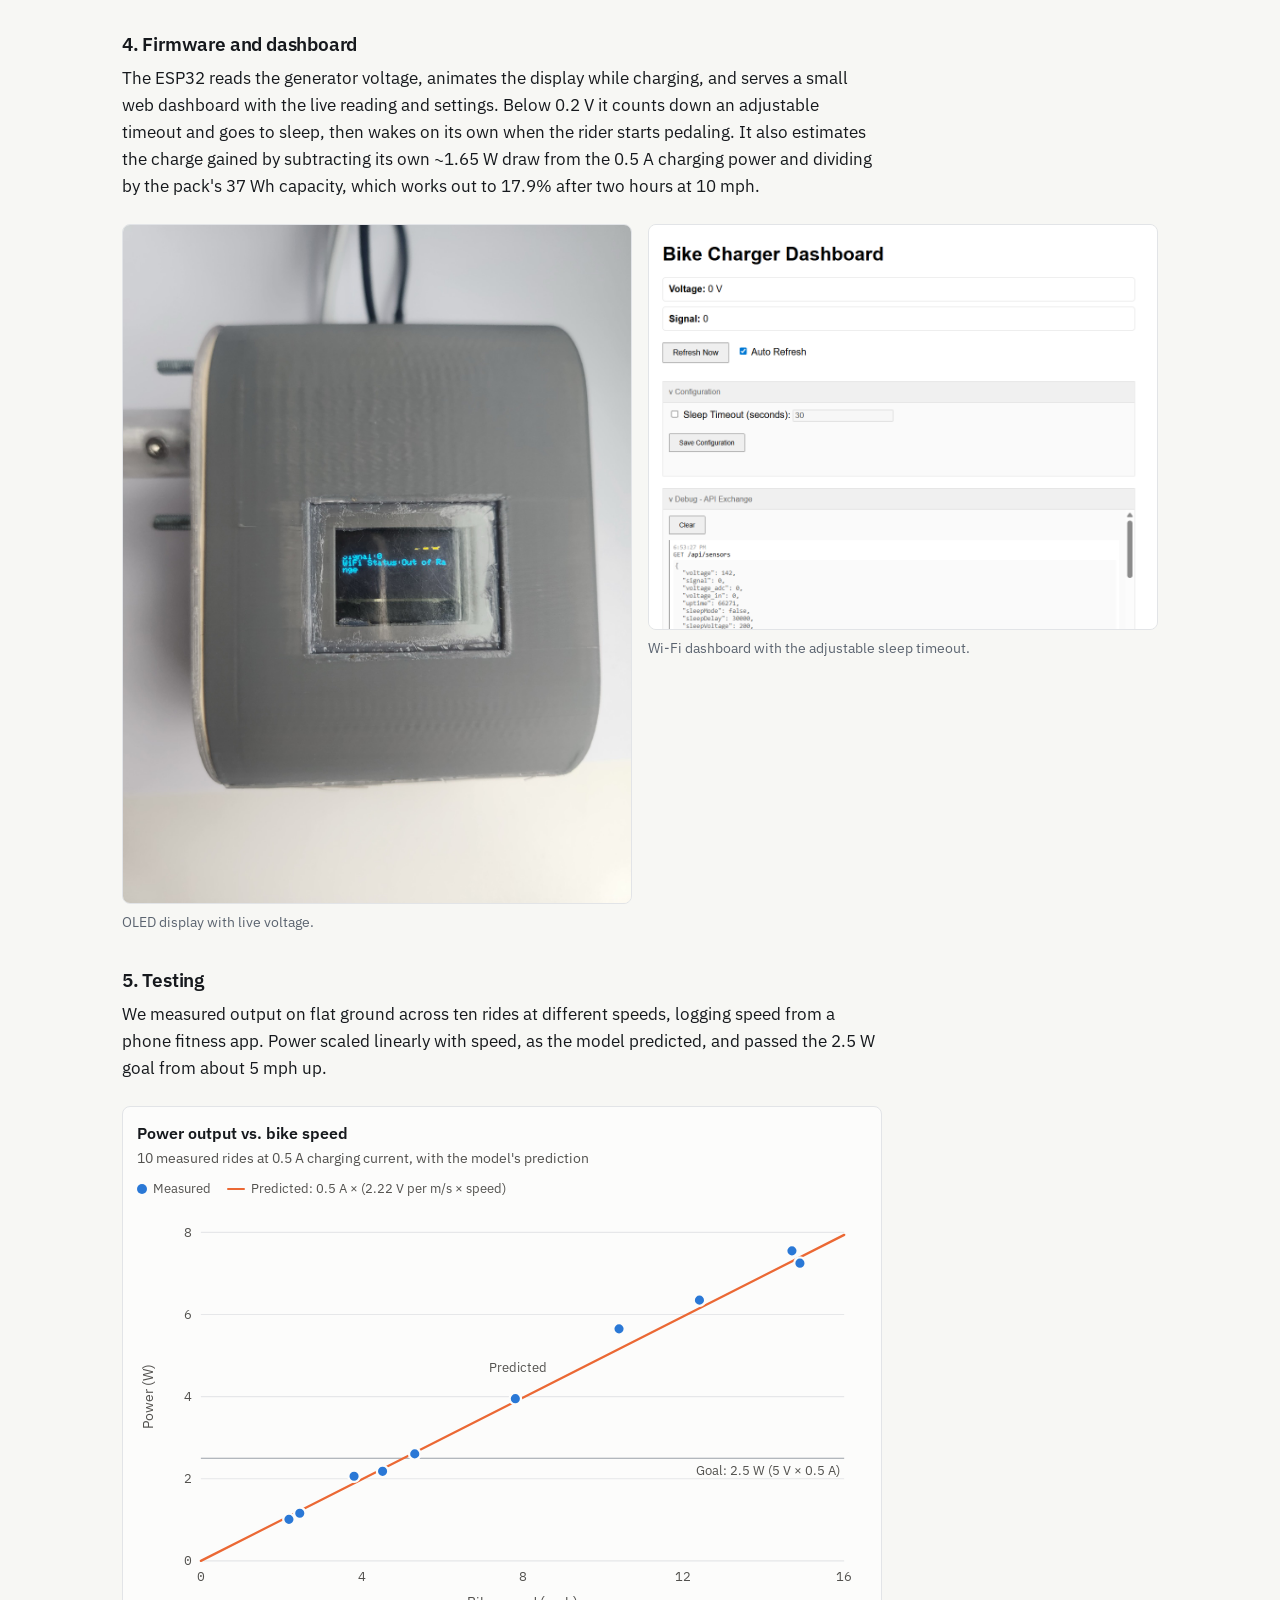
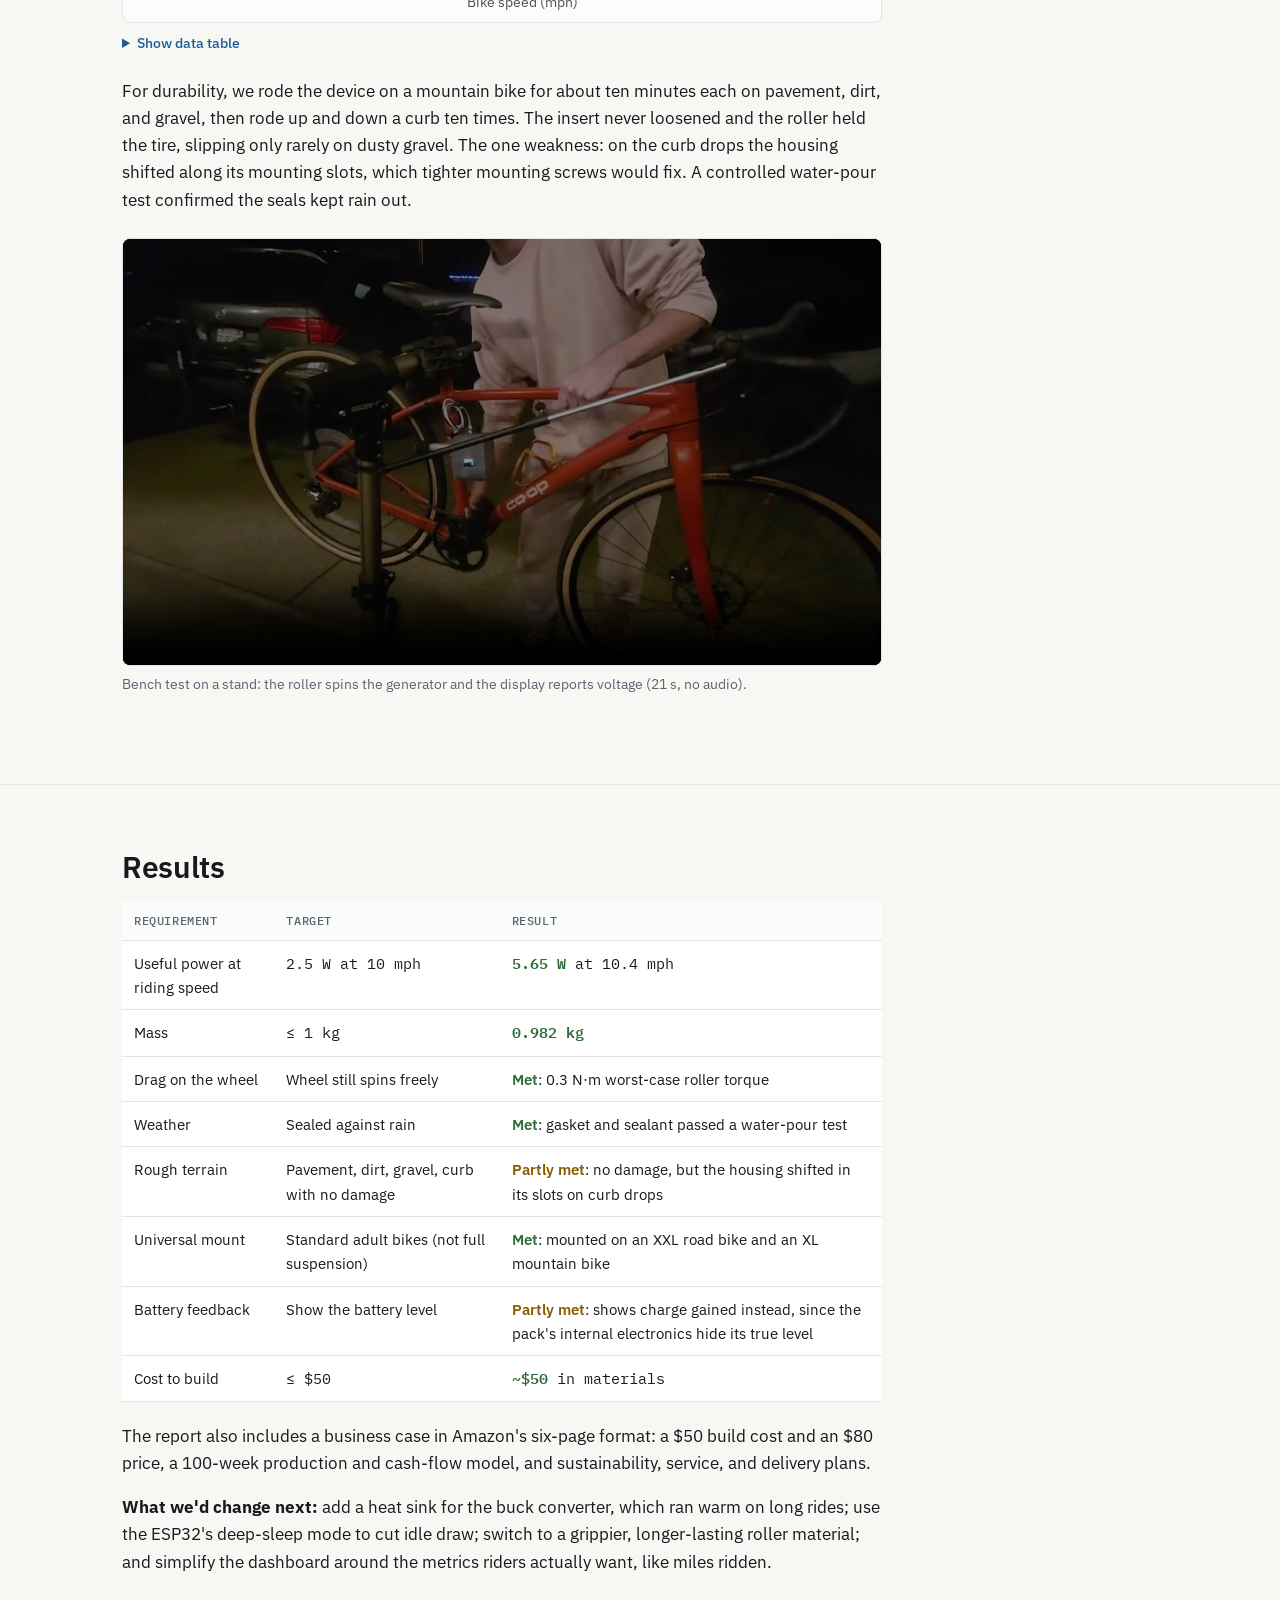
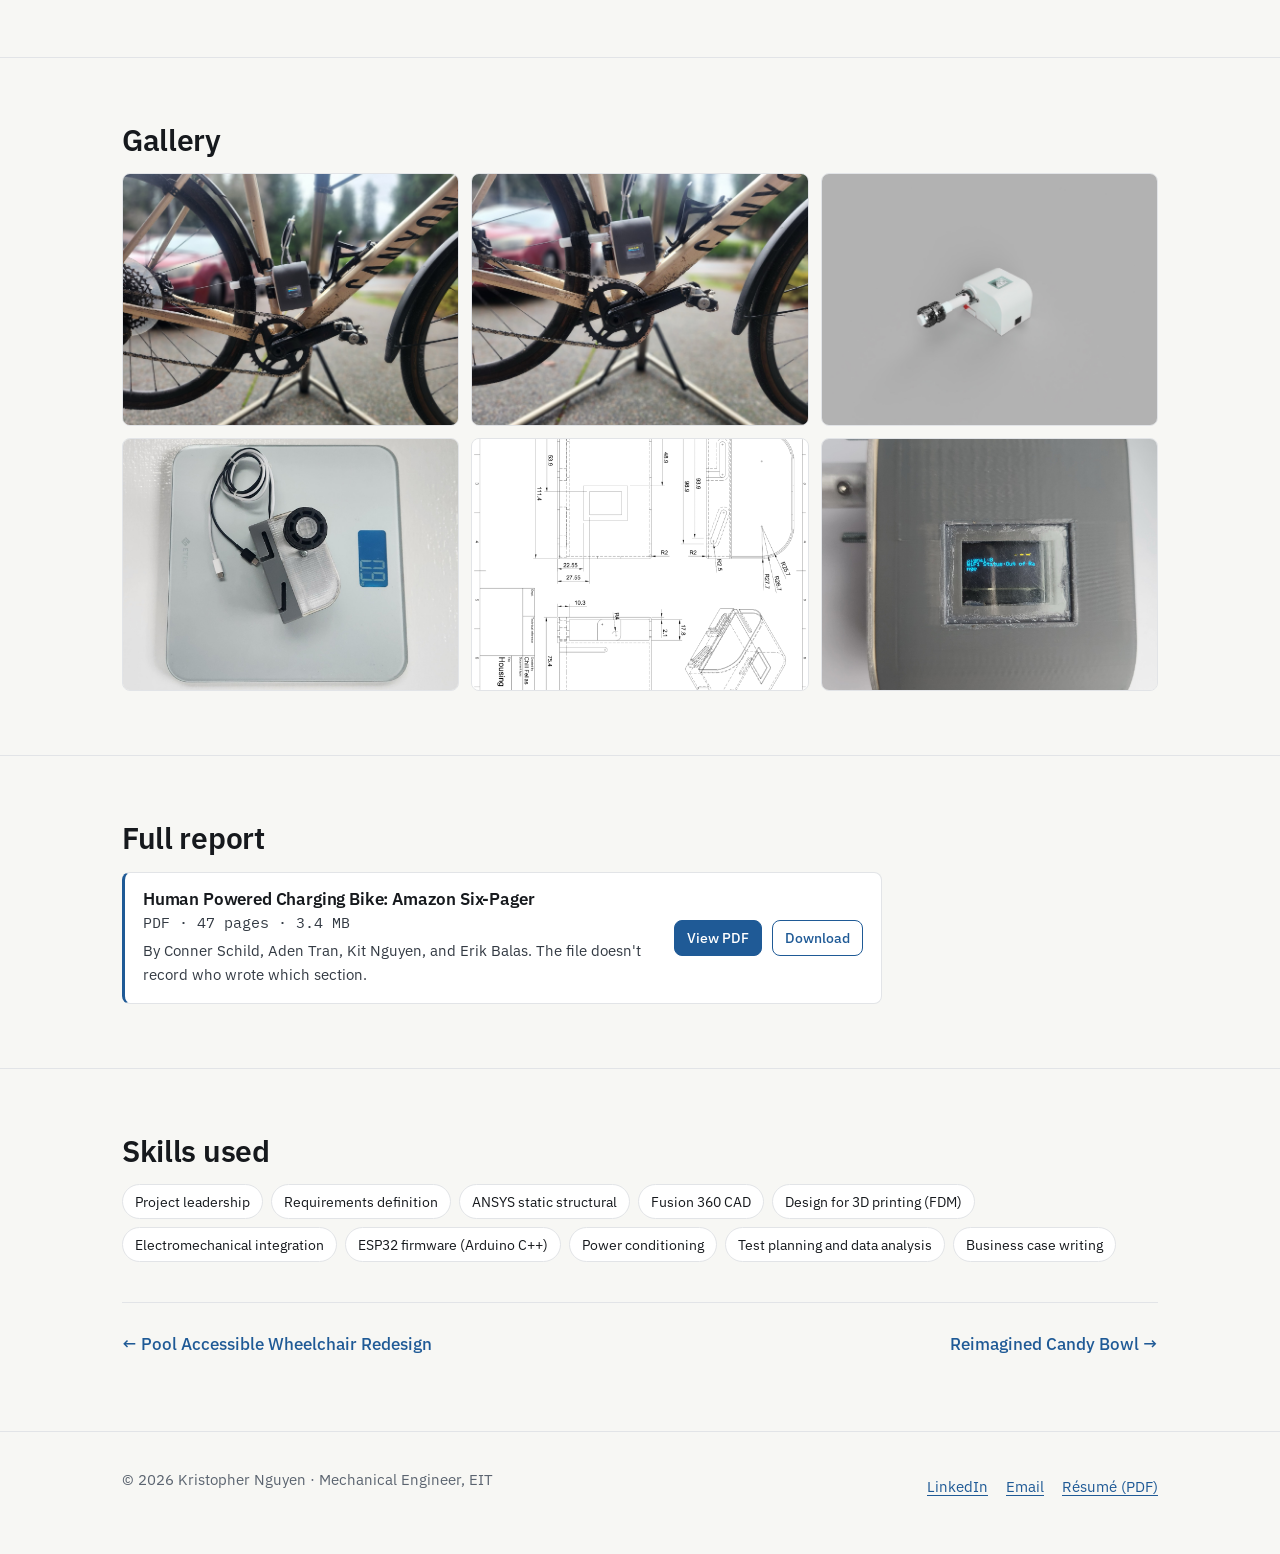
==== commit 5bf86545: "Add Stirling Engine page, phone menu, and updated reports - Stirling Engine: short page for Group A'" ====
--- a/projects/bike-dynamo.html
+++ b/projects/bike-dynamo.html
@@ -3,6 +3,7 @@
 <head>
   <meta charset="utf-8">
   <meta name="viewport" content="width=device-width, initial-scale=1">
+  <script>document.documentElement.classList.add("js");</script>
   <title>Human Powered Bike Dynamo | Kristopher Nguyen</title>
   <meta name="description" content="Project case study: a bike-mounted friction-roller generator that charges a removable battery pack, with an ESP32, OLED display, and Wi-Fi dashboard. Kit Nguyen led the 4-person team.">
   <link rel="icon" href="../favicon.svg" type="image/svg+xml">
@@ -19,10 +20,14 @@
     <div class="wrap">
       <a class="brand" href="../index.html">Kit Nguyen<span>EIT</span></a>
       <nav class="site-nav" aria-label="Main">
-        <a class="nav-link" href="../index.html#timeline">Timeline</a>
-        <a class="nav-link" href="../index.html#projects">Projects</a>
-        <a class="nav-link" href="../index.html#biomechanics">Biomechanics</a>
-        <a class="nav-link" href="../index.html#leadership">Leadership</a>
+        <button class="nav-toggle" type="button" aria-expanded="false" aria-controls="nav-links"><span class="nav-toggle-icon" aria-hidden="true"></span>Menu</button>
+        <div class="nav-links" id="nav-links">
+          <a class="nav-link" href="../index.html#timeline">Timeline</a>
+          <a class="nav-link" href="../index.html#projects">Projects</a>
+          <a class="nav-link" href="../index.html#more-work">More work</a>
+          <a class="nav-link" href="../index.html#skills">Skills</a>
+          <a class="nav-link" href="../index.html#leadership">Leadership</a>
+        </div>
         <a class="btn btn--small" href="../files/Kristopher-Nguyen-Resume.pdf">Résumé</a>
       </nav>
     </div>
--- a/css/style.css
+++ b/css/style.css
@@ -85,11 +85,51 @@
 .site-header .wrap { display: flex; align-items: center; justify-content: space-between; gap: 16px; height: 60px; }
 .brand { font-weight: 600; color: var(--ink); text-decoration: none; white-space: nowrap; }
 .brand span { font-family: var(--font-mono); font-weight: 400; color: var(--muted); font-size: 0.85em; margin-left: 6px; }
-.site-nav { display: flex; align-items: center; gap: 20px; }
+.site-nav { display: flex; align-items: center; gap: 12px; }
 .site-nav a { color: var(--ink); text-decoration: none; font-size: 0.95rem; }
 .site-nav a:hover { color: var(--accent); }
-.site-nav .nav-link { display: none; }
-@media (min-width: 820px) { .site-nav .nav-link { display: inline; } }
+.site-nav .btn, .site-nav .btn:hover { color: #fff; }
+.nav-links { display: flex; align-items: center; gap: 20px; }
+
+/* Phone menu (below 820px). With JavaScript, the links sit in a dropdown
+   panel opened by the Menu button; without it, they wrap onto a second row. */
+.nav-toggle { display: none; }
+@media (max-width: 819.98px) {
+  html:not(.js) .site-header { position: static; }
+  html:not(.js) .site-header .wrap { flex-wrap: wrap; height: auto; padding-top: 12px; padding-bottom: 10px; row-gap: 6px; }
+  html:not(.js) .site-nav { flex-wrap: wrap; }
+  html:not(.js) .nav-links { flex-wrap: wrap; gap: 4px 16px; order: 2; width: 100%; }
+
+  .js .nav-toggle {
+    display: inline-flex; align-items: center; gap: 8px;
+    padding: 6px 12px; border: 1px solid var(--line); border-radius: 8px;
+    background: var(--surface); color: var(--ink);
+    font: 500 0.875rem/1.2 var(--font-sans); cursor: pointer;
+  }
+  .js .nav-toggle:hover { border-color: var(--accent); color: var(--accent); }
+  .nav-toggle-icon, .nav-toggle-icon::before, .nav-toggle-icon::after {
+    display: block; width: 14px; height: 1.5px; background: currentColor; border-radius: 1px;
+  }
+  .nav-toggle-icon { position: relative; }
+  .nav-toggle-icon::before, .nav-toggle-icon::after { content: ""; position: absolute; left: 0; }
+  .nav-toggle-icon::before { top: -4.5px; }
+  .nav-toggle-icon::after { top: 4.5px; }
+  .nav-toggle[aria-expanded="true"] .nav-toggle-icon { background: transparent; }
+  .nav-toggle[aria-expanded="true"] .nav-toggle-icon::before { top: 0; transform: rotate(45deg); }
+  .nav-toggle[aria-expanded="true"] .nav-toggle-icon::after { top: 0; transform: rotate(-45deg); }
+
+  .js .nav-links {
+    display: none;
+    position: absolute; top: 100%; left: 0; right: 0;
+    flex-direction: column; align-items: stretch; gap: 0;
+    padding: 4px var(--gutter) 12px;
+    background: var(--bg); border-bottom: 1px solid var(--line);
+    box-shadow: 0 12px 24px rgba(22, 25, 29, 0.08);
+  }
+  .js .nav-links.is-open { display: flex; }
+  .js .nav-links a { padding: 12px 0; font-size: 1rem; border-top: 1px solid var(--line); }
+  .js .nav-links a:first-child { border-top: 0; }
+}
 
 /* ---------- Buttons and chips ---------- */
 
@@ -349,7 +389,7 @@
 
 /* ---------- Video clip ---------- */
 .clip { margin: 24px 0; }
-.clip video { width: 100%; border-radius: 8px; border: 1px solid var(--line); background: #000; display: block; }
+.clip video { width: 100%; height: auto; border-radius: 8px; border: 1px solid var(--line); background: #000; display: block; }
 
 /* ---------- Chart (series tokens validated with the dataviz palette checker) ---------- */
 .chart { --series-1: #2a78d6; --series-2: #eb6834; --grid: #e6e7e9; --text-2: #52514e;
@@ -380,3 +420,20 @@
 details.data-table { margin: 0 0 24px; font-size: 0.9rem; }
 details.data-table summary { cursor: pointer; color: var(--accent); font-weight: 500; }
 details.data-table .table-wrap { margin-top: 10px; }
+
+/* ---------- EIT credential line (intro, directly under the name) ---------- */
+.credential-line { margin: -4px 0 16px; font-size: 1.12rem; font-weight: 500; color: var(--muted); letter-spacing: 0.01em; }
+
+/* ---------- Card with a square video (e.g., Stirling engine) ---------- */
+.card-media--square { aspect-ratio: 1 / 1; background: #000; }
+.card-media video { width: 100%; height: 100%; object-fit: cover; display: block; }
+.card-credit { font-size: 0.8rem; color: var(--muted); margin: 0 0 10px; }
+
+/* ---------- Leadership card with photo (ABSA) ---------- */
+.lead-cards { display: grid; gap: 16px; margin: 24px 0 0; }
+@media (min-width: 720px) { .lead-cards { grid-template-columns: repeat(2, 1fr); } }
+.lead-cards .card-media { aspect-ratio: 4 / 3; }
+.lead-cards h3 { font-size: 1.05rem; margin-bottom: 2px; }
+
+/* A short text card beside a taller card keeps its own height. */
+.card--compact { align-self: start; }
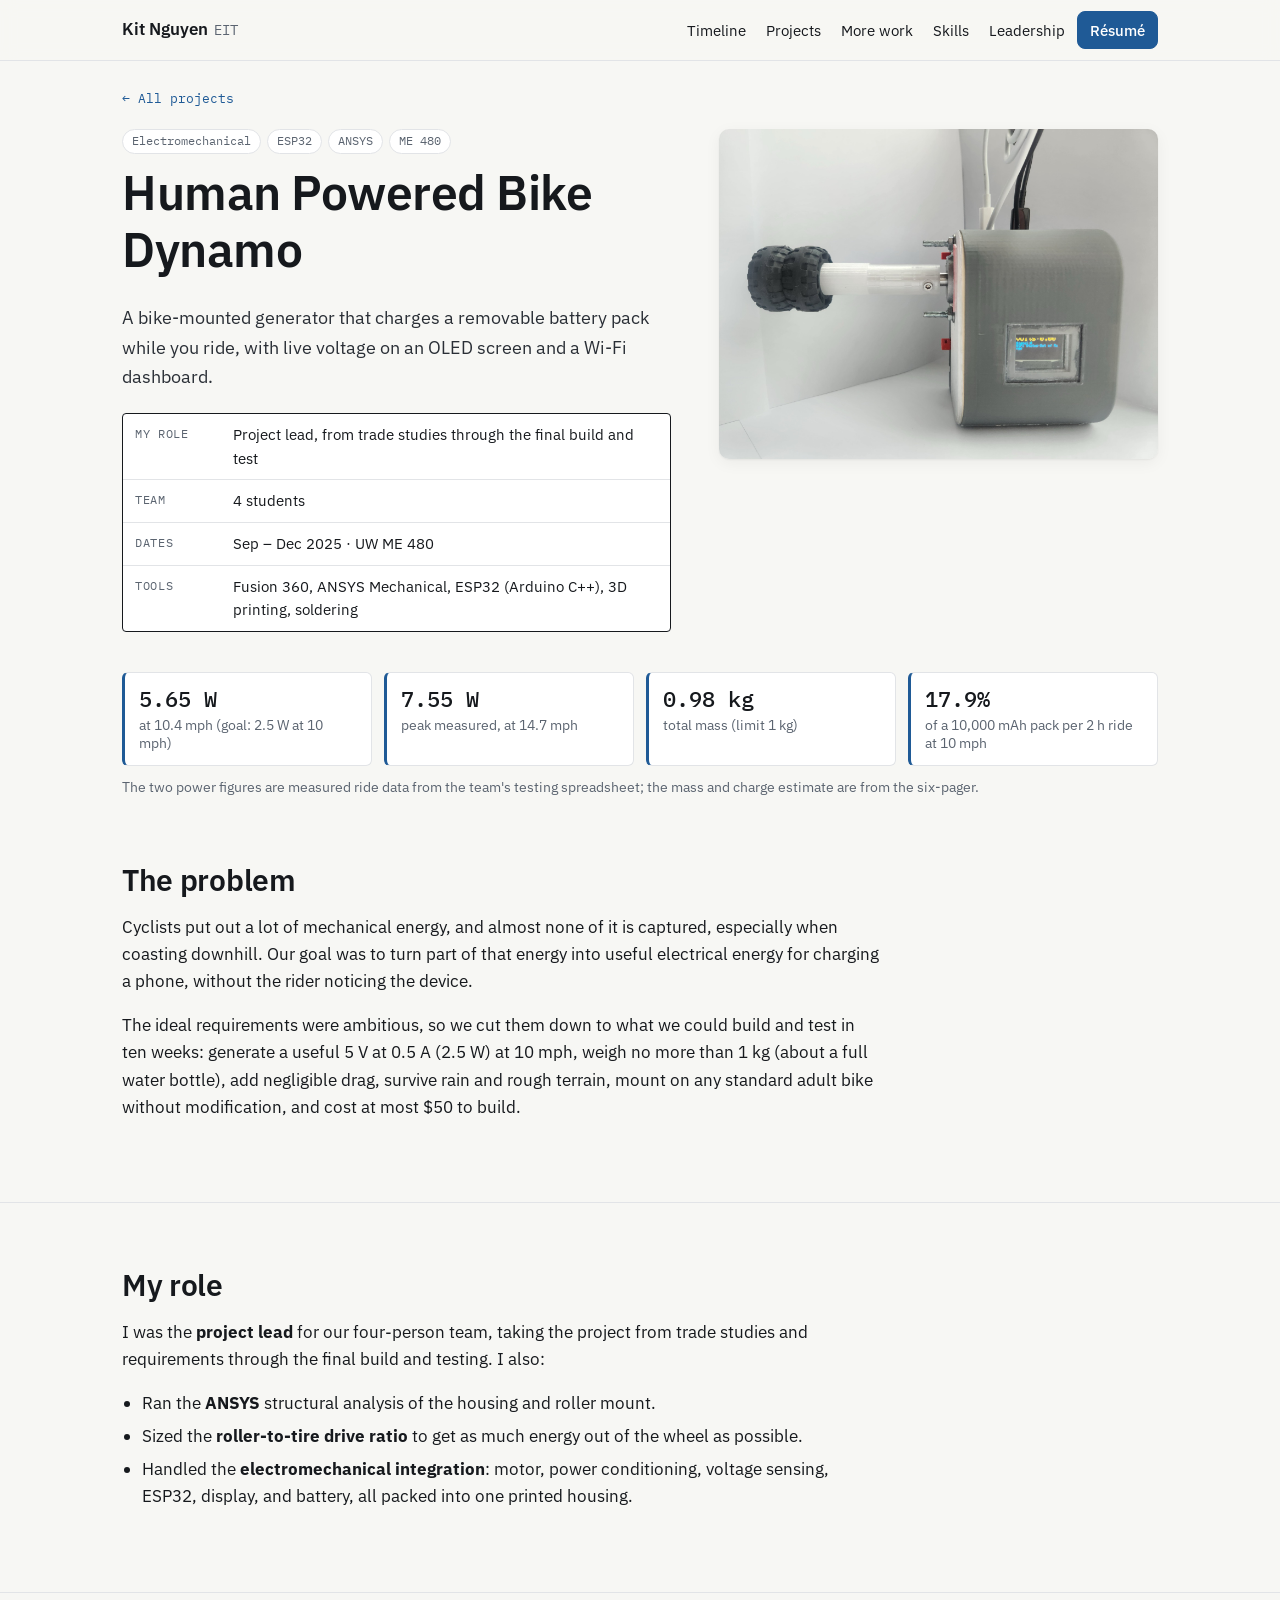
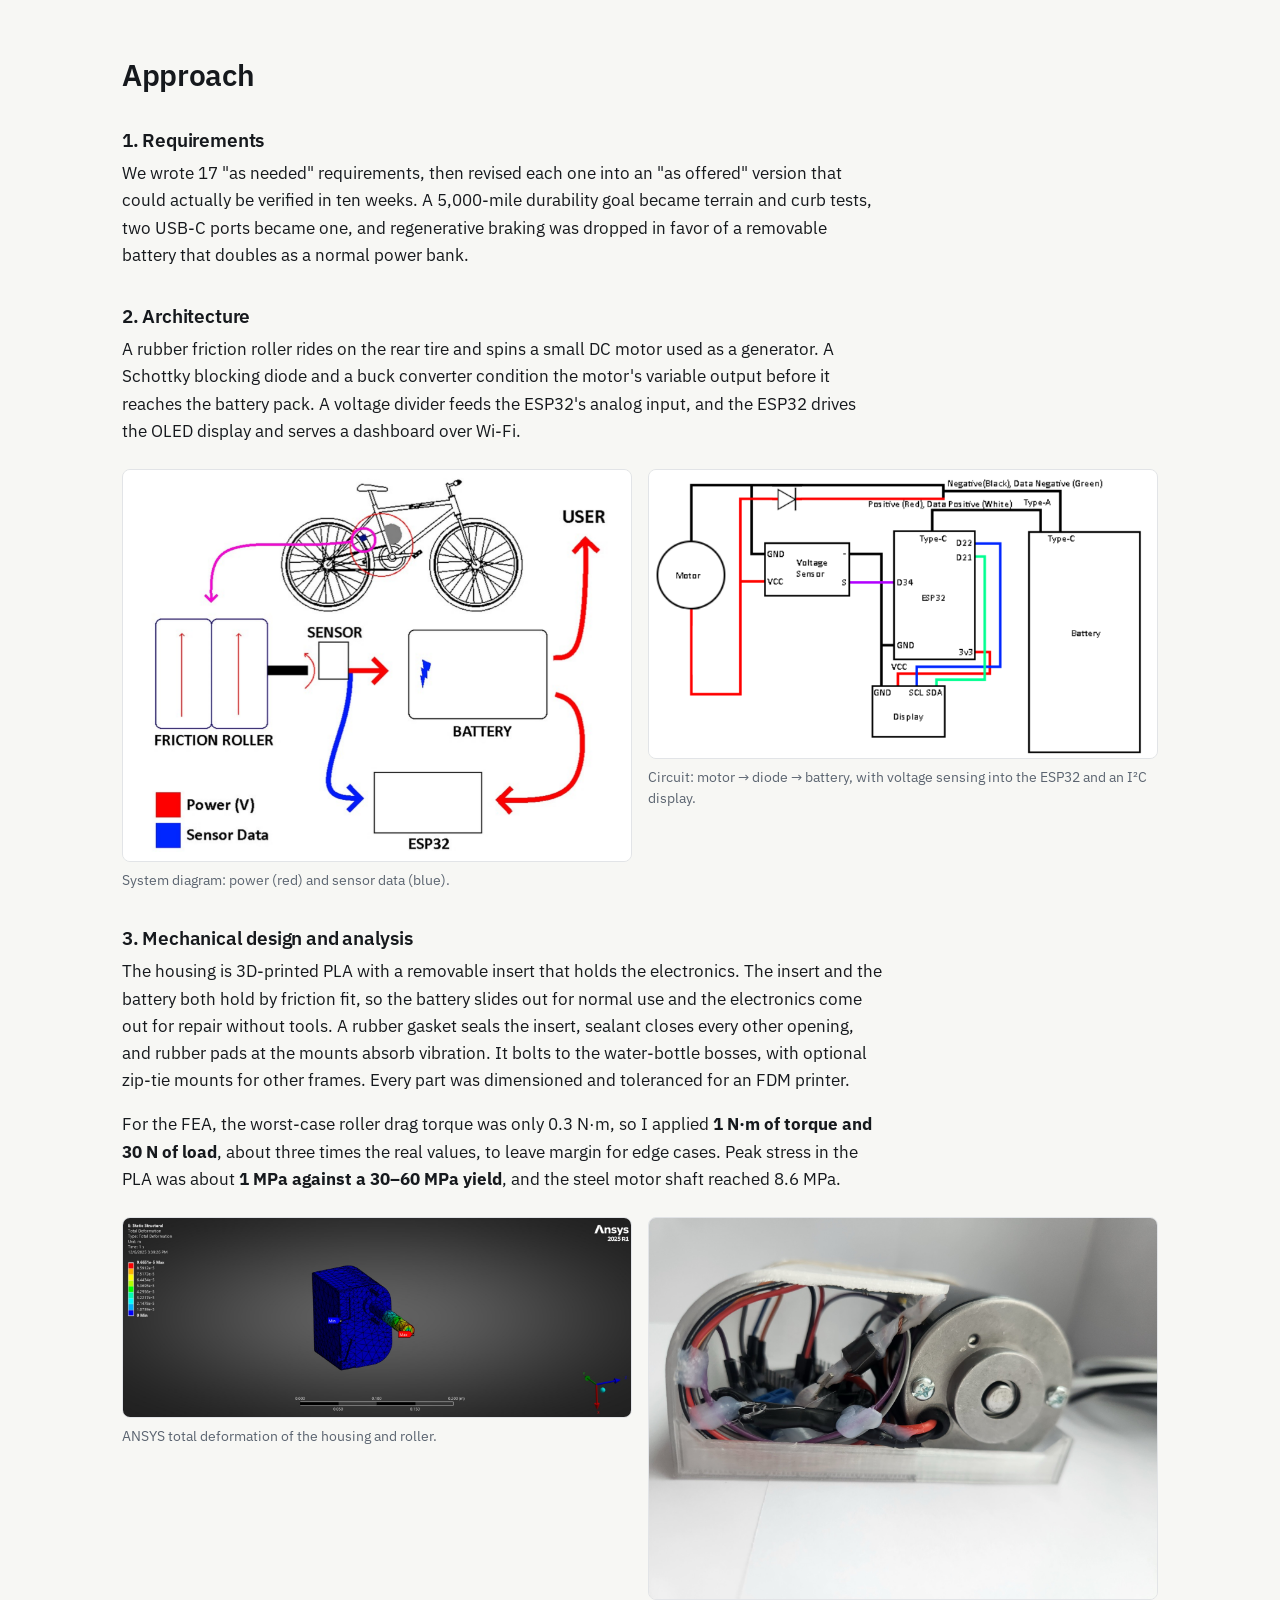
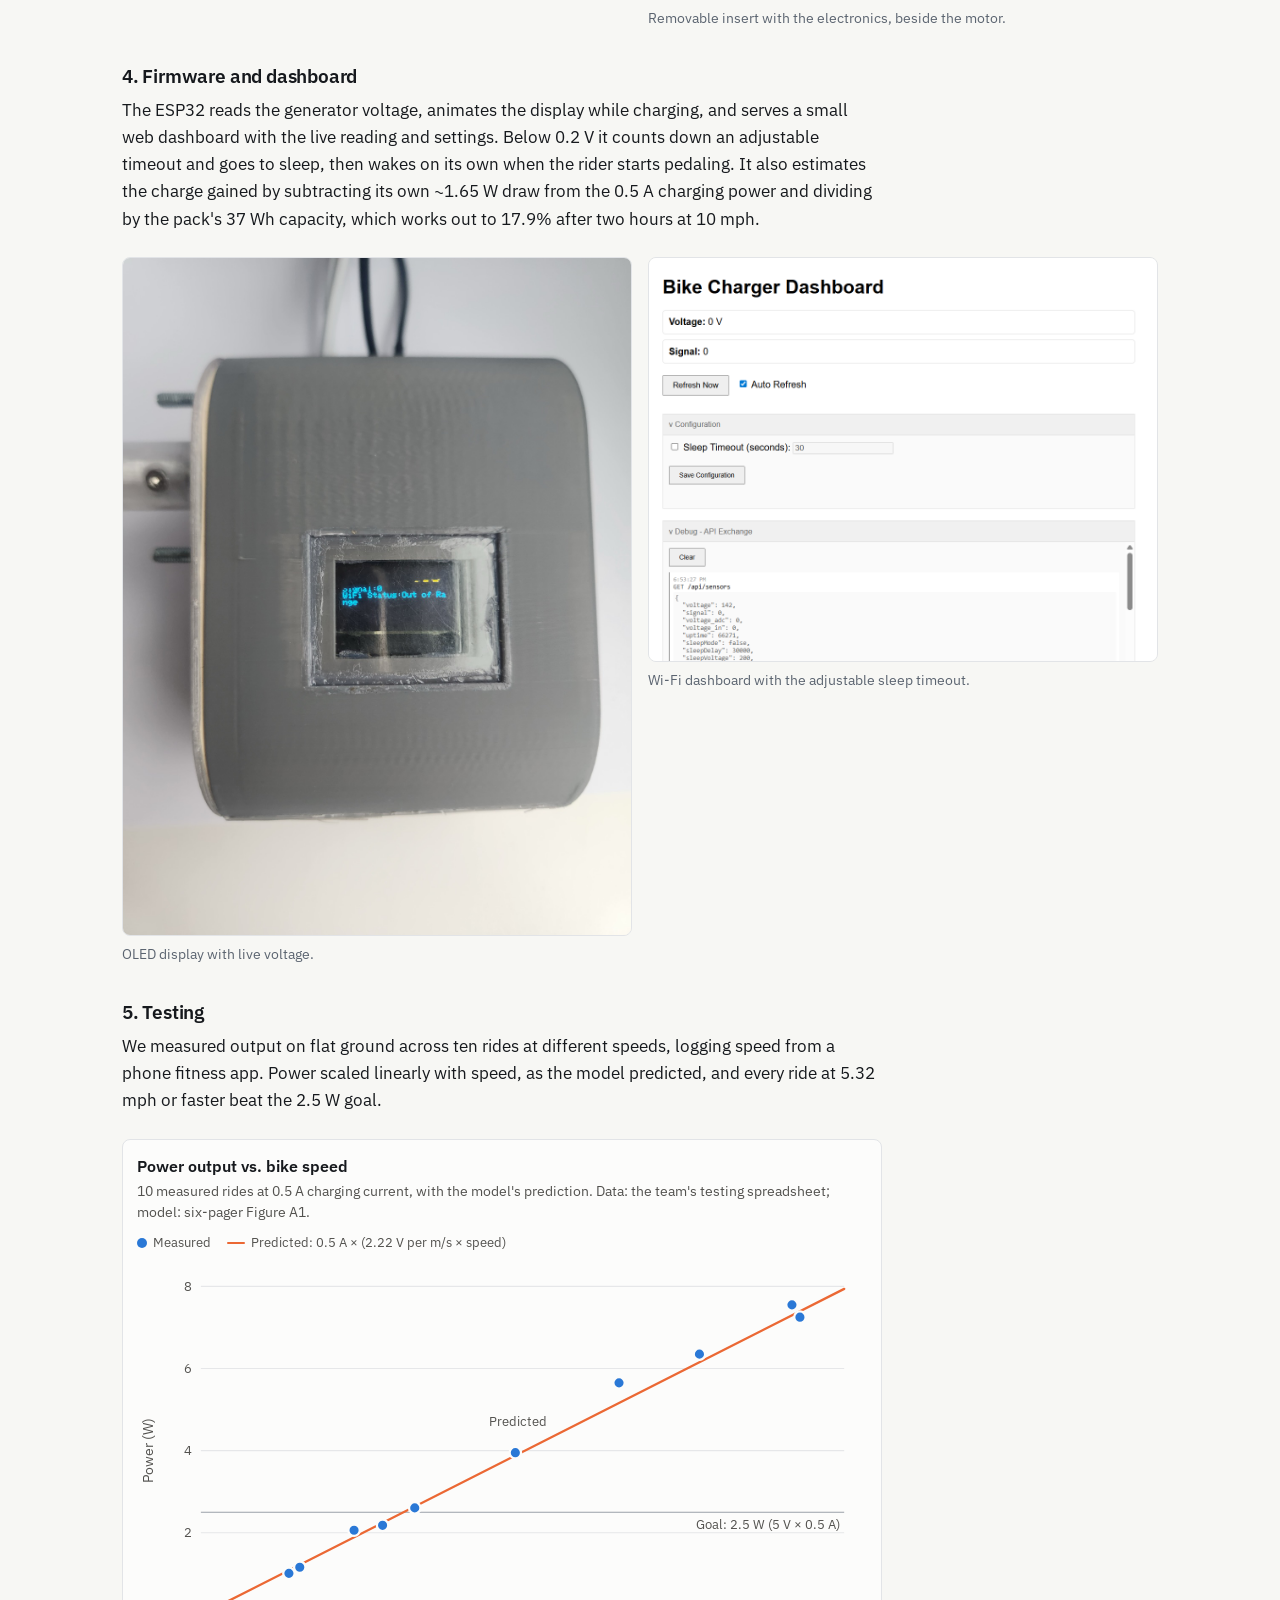
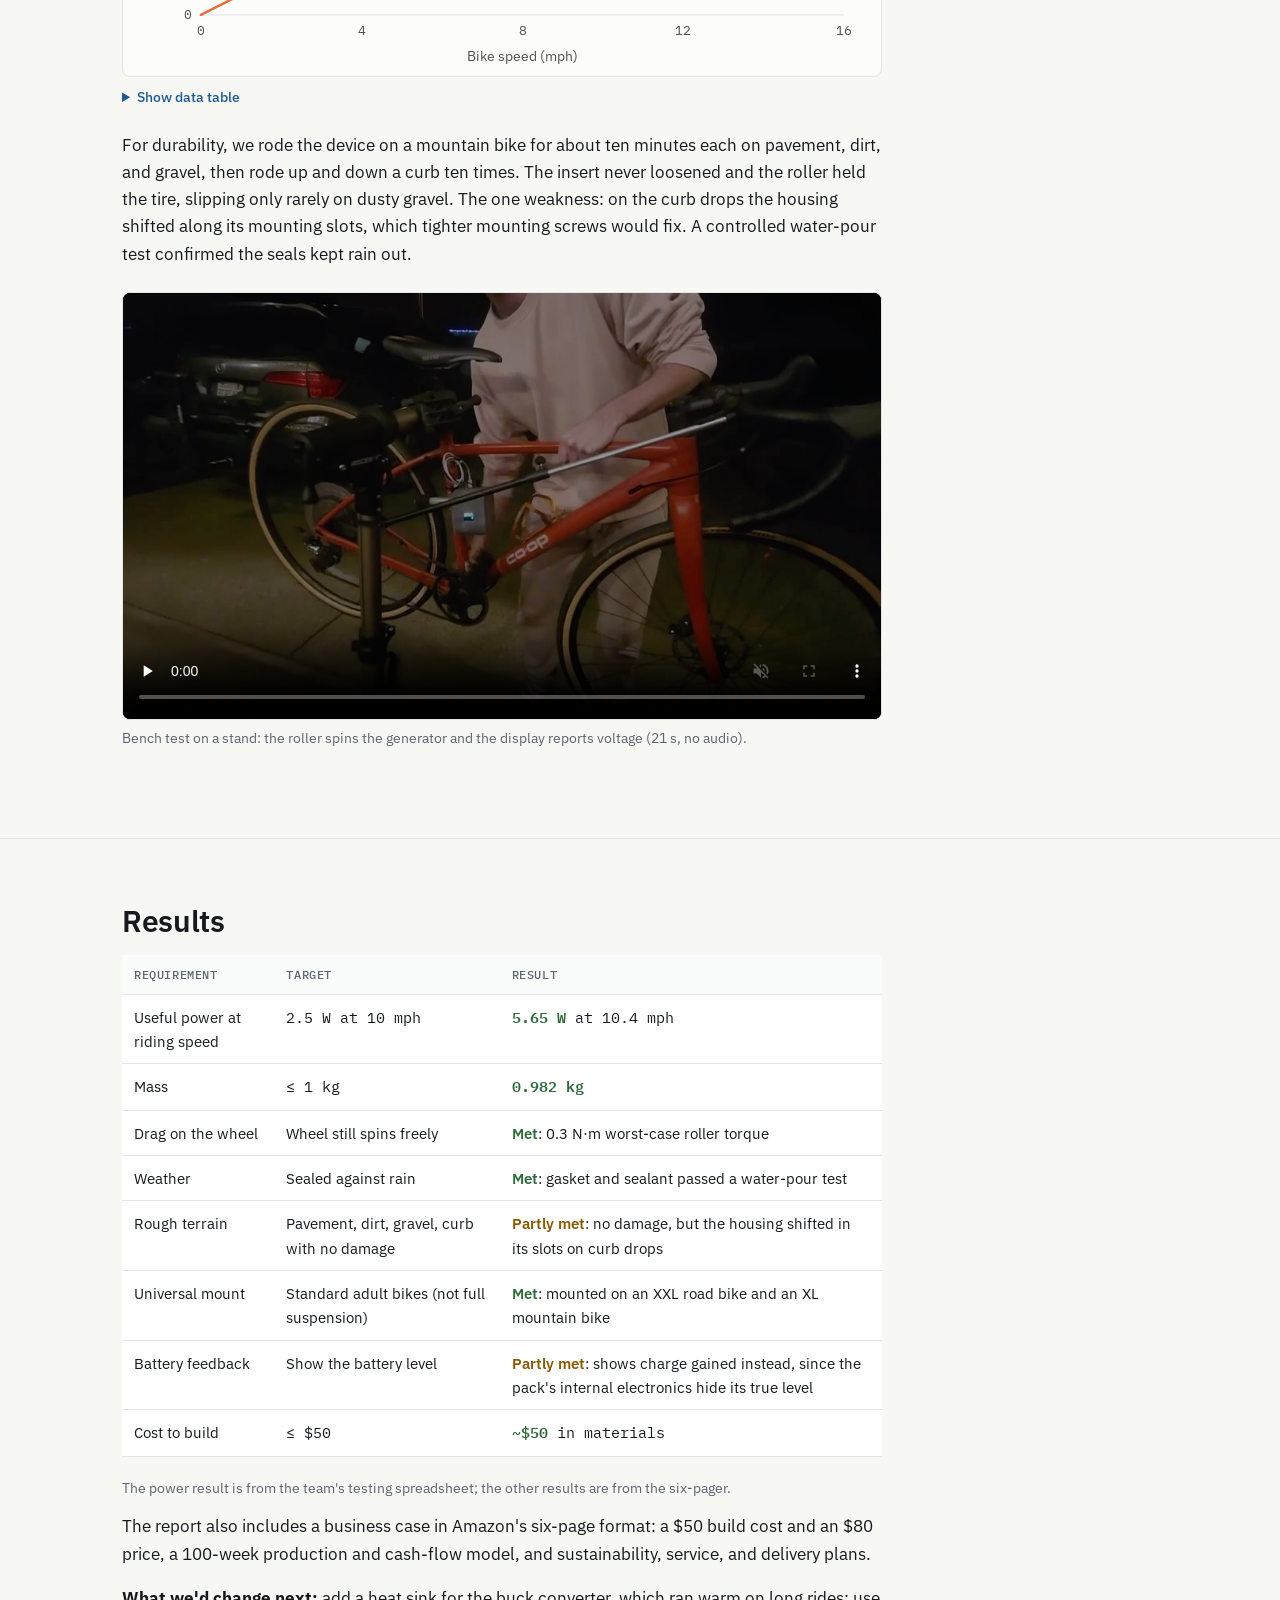
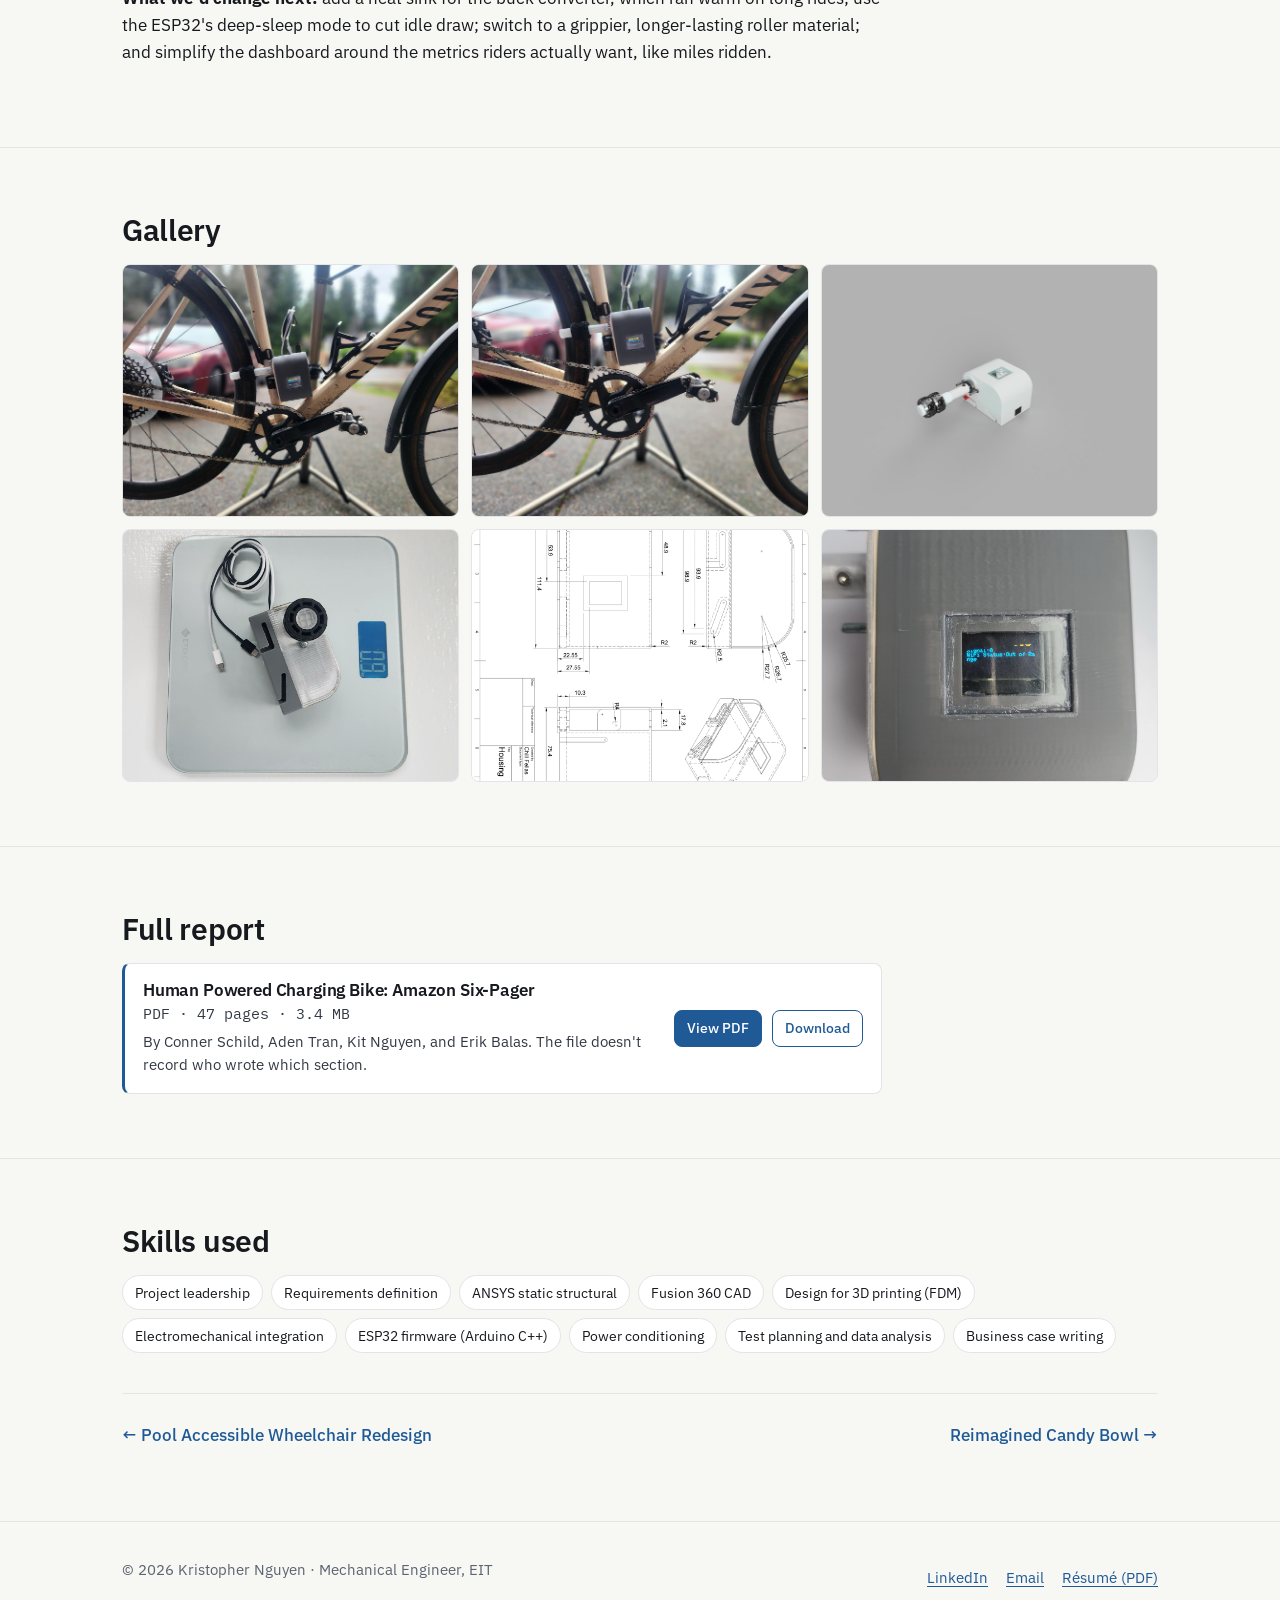
==== commit 85cd14c9: "Publish PAWR poster, final report with fixed title page, and source notes - PAWR: report re-exported" ====
--- a/projects/bike-dynamo.html
+++ b/projects/bike-dynamo.html
@@ -58,11 +58,12 @@
 
     <div class="wrap">
       <ul class="key-numbers" aria-label="Key results">
-        <li><strong>5.65 W</strong>at 10.4 mph, 2.3× the 2.5 W goal</li>
+        <li><strong>5.65 W</strong>at 10.4 mph (goal: 2.5 W at 10 mph)</li>
         <li><strong>7.55 W</strong>peak measured, at 14.7 mph</li>
         <li><strong>0.98 kg</strong>total mass (limit 1 kg)</li>
         <li><strong>17.9%</strong>of a 10,000 mAh pack per 2 h ride at 10 mph</li>
       </ul>
+      <p class="source-note">The two power figures are measured ride data from the team's testing spreadsheet; the mass and charge estimate are from the six-pager.</p>
     </div>
 
     <!-- ============ Problem ============ -->
@@ -143,12 +144,12 @@
 
         <div class="prose">
           <h3>5. Testing</h3>
-          <p>We measured output on flat ground across ten rides at different speeds, logging speed from a phone fitness app. Power scaled linearly with speed, as the model predicted, and passed the 2.5 W goal from about 5 mph up.</p>
+          <p>We measured output on flat ground across ten rides at different speeds, logging speed from a phone fitness app. Power scaled linearly with speed, as the model predicted, and every ride at 5.32 mph or faster beat the 2.5 W goal.</p>
         </div>
 
         <figure class="chart prose" aria-labelledby="bike-chart-title">
           <p class="chart-title" id="bike-chart-title">Power output vs. bike speed</p>
-          <p class="chart-sub" id="bike-chart-sub">10 measured rides at 0.5 A charging current, with the model's prediction</p>
+          <p class="chart-sub" id="bike-chart-sub">10 measured rides at 0.5 A charging current, with the model's prediction. Data: the team's testing spreadsheet; model: six-pager Figure A1.</p>
           <ul class="chart-legend">
             <li><span class="key-dot"></span>Measured</li>
             <li><span class="key-line"></span>Predicted: 0.5 A × (2.22 V per m/s × speed)</li>
@@ -232,6 +233,7 @@
             </tbody>
           </table>
         </div>
+        <p class="source-note">The power result is from the team's testing spreadsheet; the other results are from the six-pager.</p>
         <p>The report also includes a business case in Amazon's six-page format: a $50 build cost and an $80 price, a 100-week production and cash-flow model, and sustainability, service, and delivery plans.</p>
         <p><strong>What we'd change next:</strong> add a heat sink for the buck converter, which ran warm on long rides; use the ESP32's deep-sleep mode to cut idle draw; switch to a grippier, longer-lasting roller material; and simplify the dashboard around the metrics riders actually want, like miles ridden.</p>
       </div></div>
--- a/css/style.css
+++ b/css/style.css
@@ -428,6 +428,10 @@
 .card-media--square { aspect-ratio: 1 / 1; background: #000; }
 .card-media video { width: 100%; height: 100%; object-fit: cover; display: block; }
 .card-credit { font-size: 0.8rem; color: var(--muted); margin: 0 0 10px; }
+.source-note { font-size: 0.875rem; color: var(--muted); }
+.poster-fig { margin: 24px 0 0; }
+.poster-fig img { width: 100%; border: 1px solid var(--line); border-radius: 8px; }
+.key-numbers + .source-note { margin: 10px 0 0; }
 
 /* ---------- Leadership card with photo (ABSA) ---------- */
 .lead-cards { display: grid; gap: 16px; margin: 24px 0 0; }
